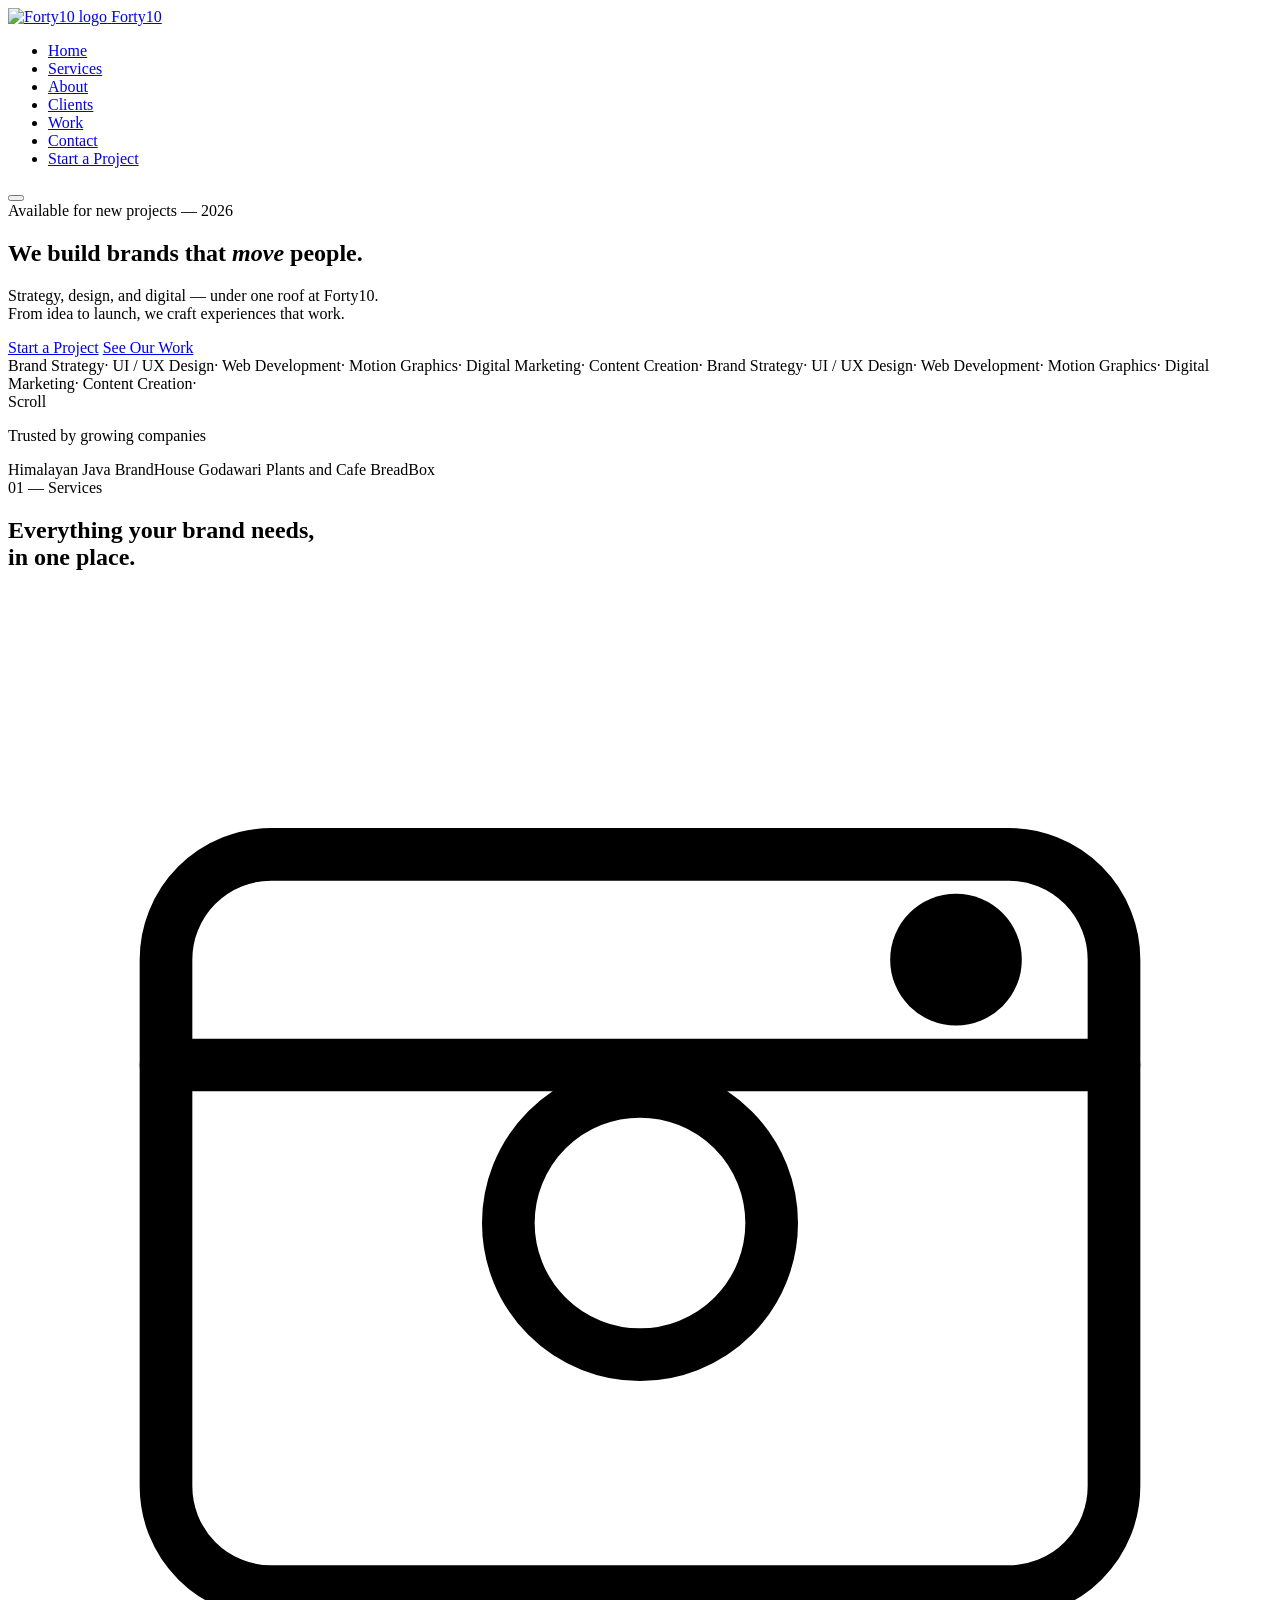
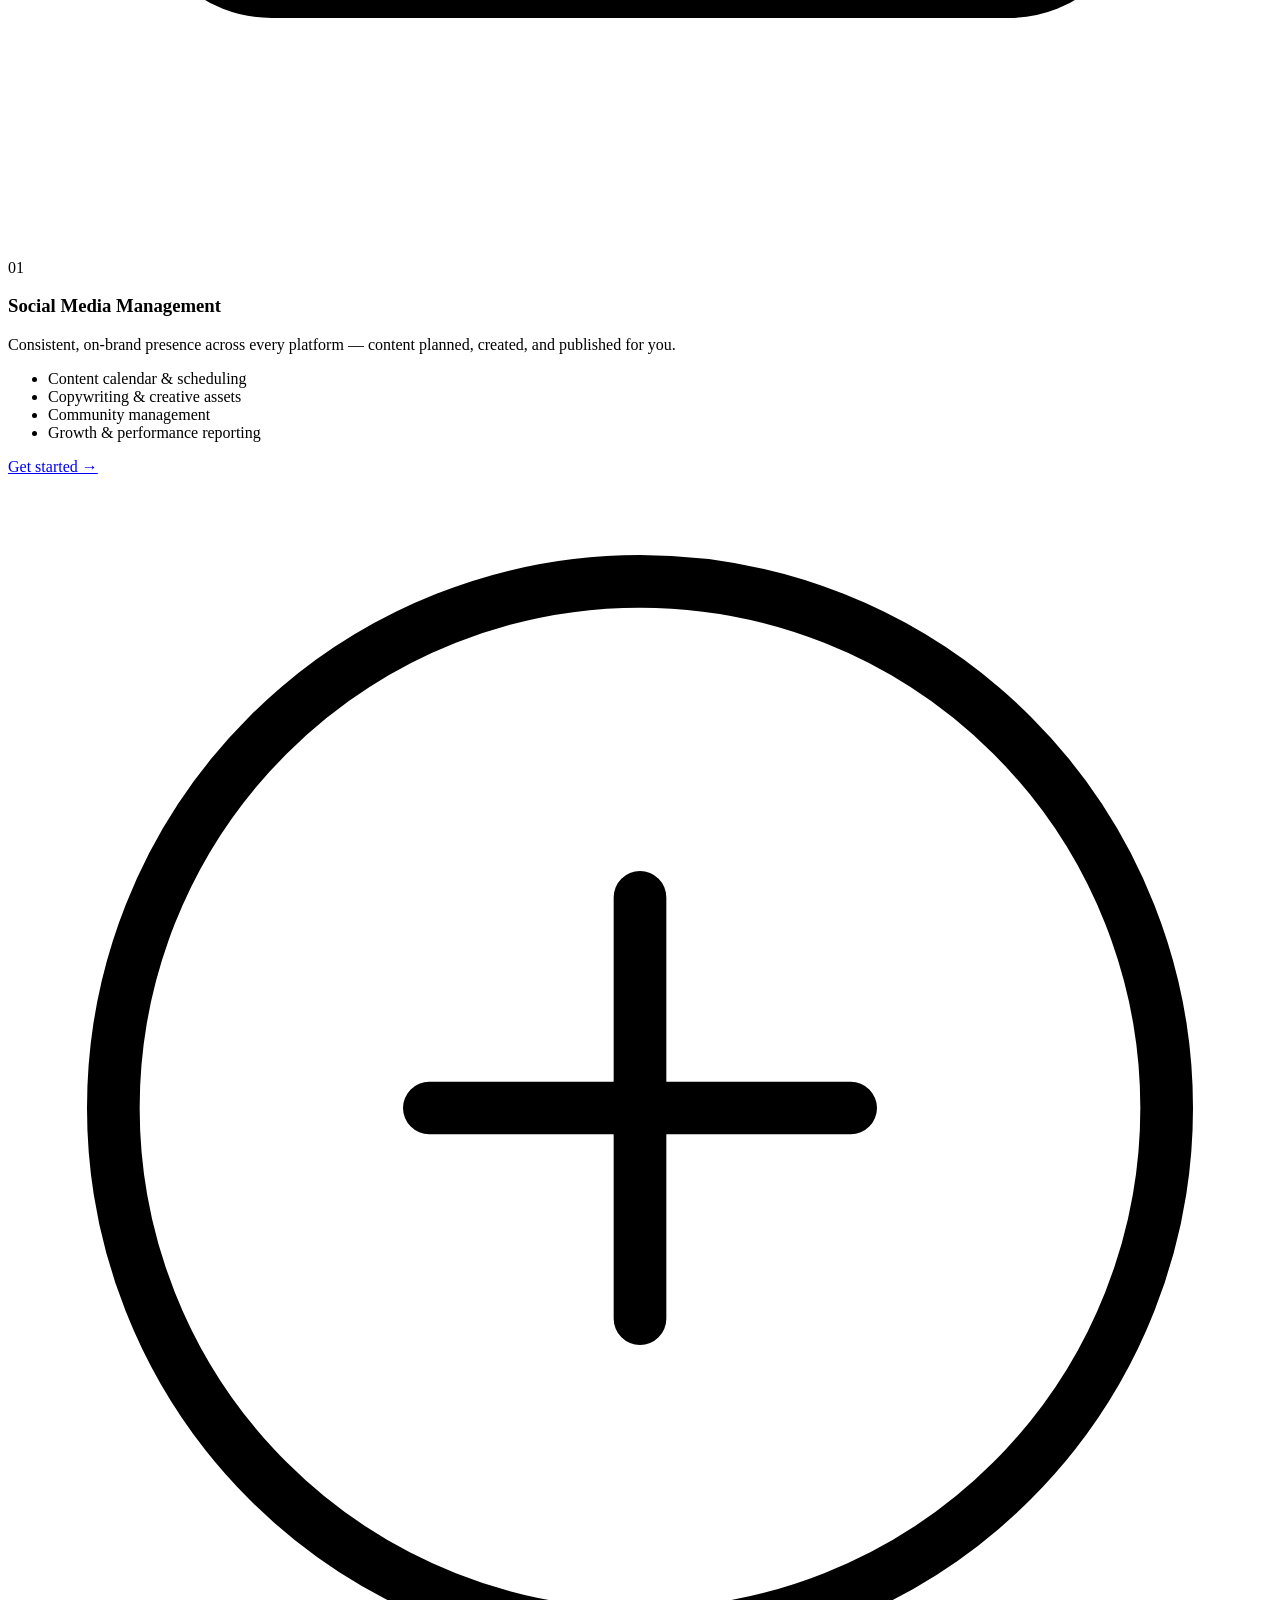
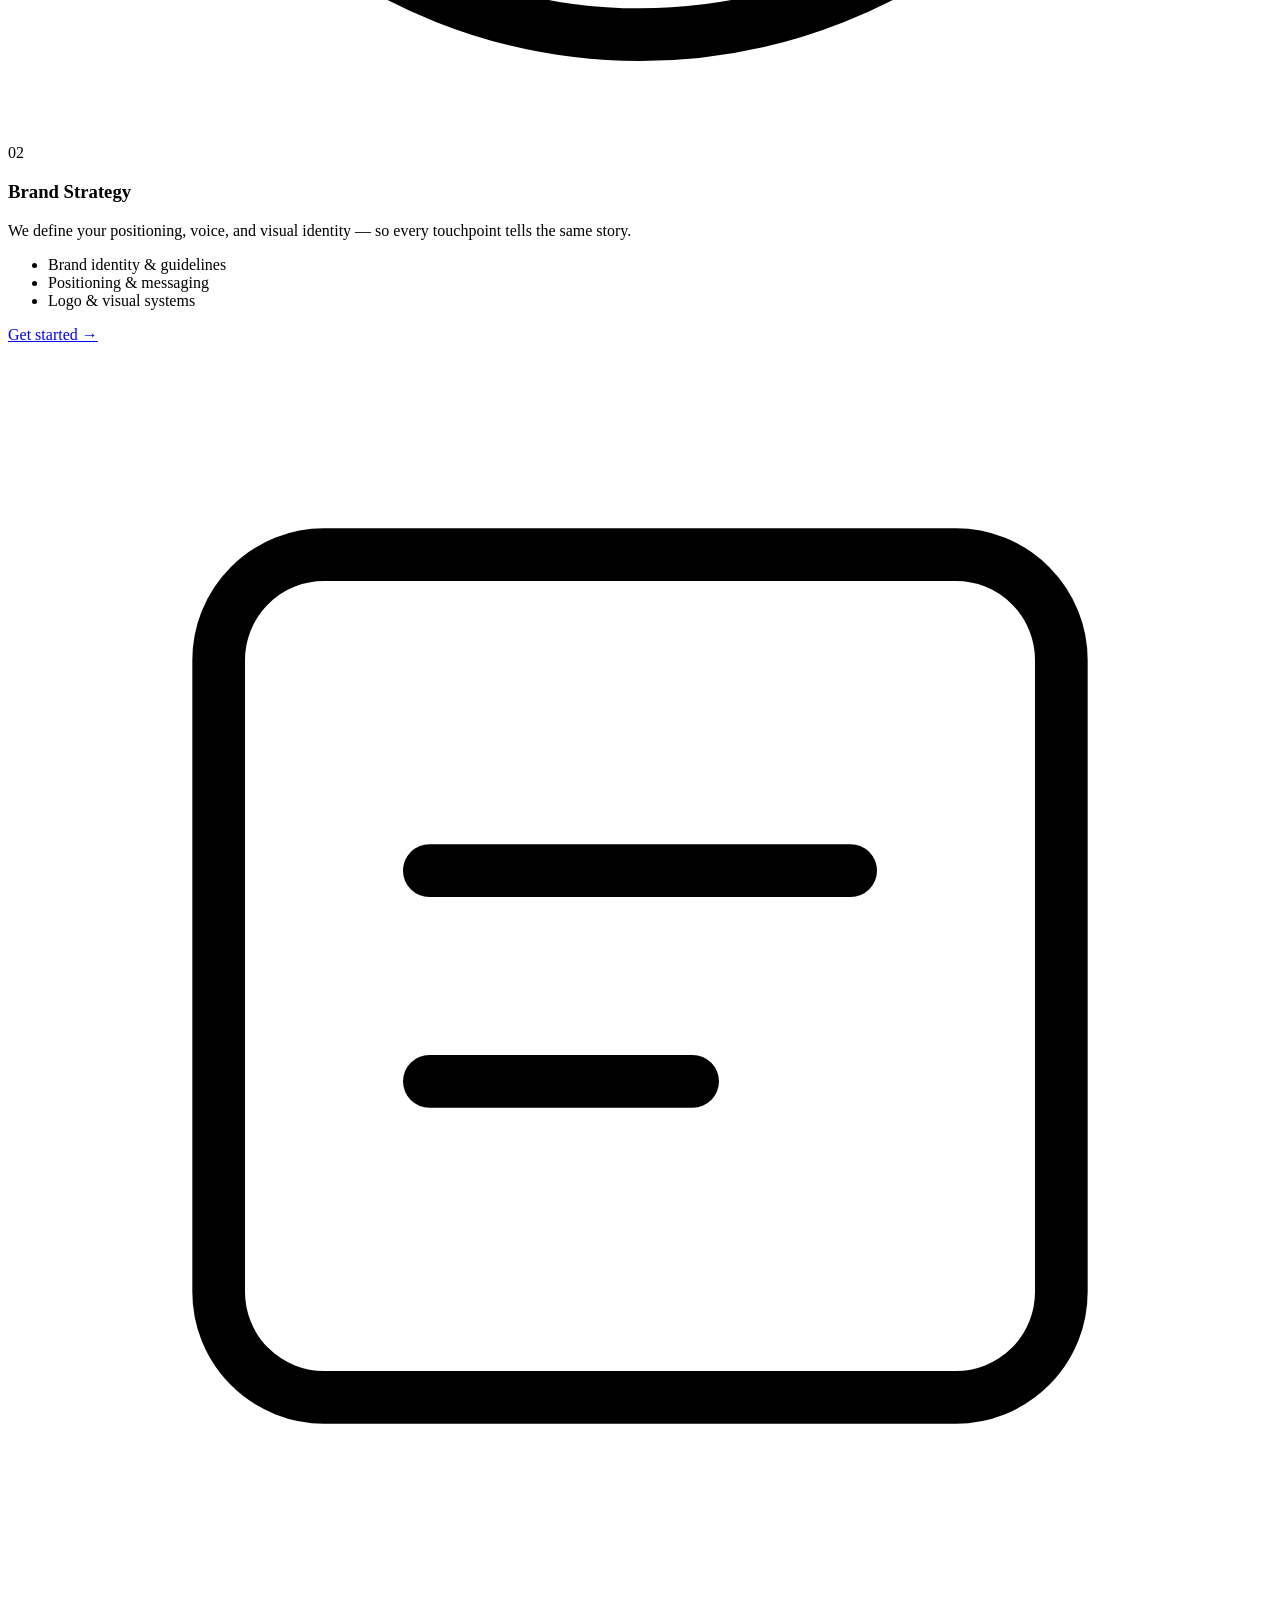
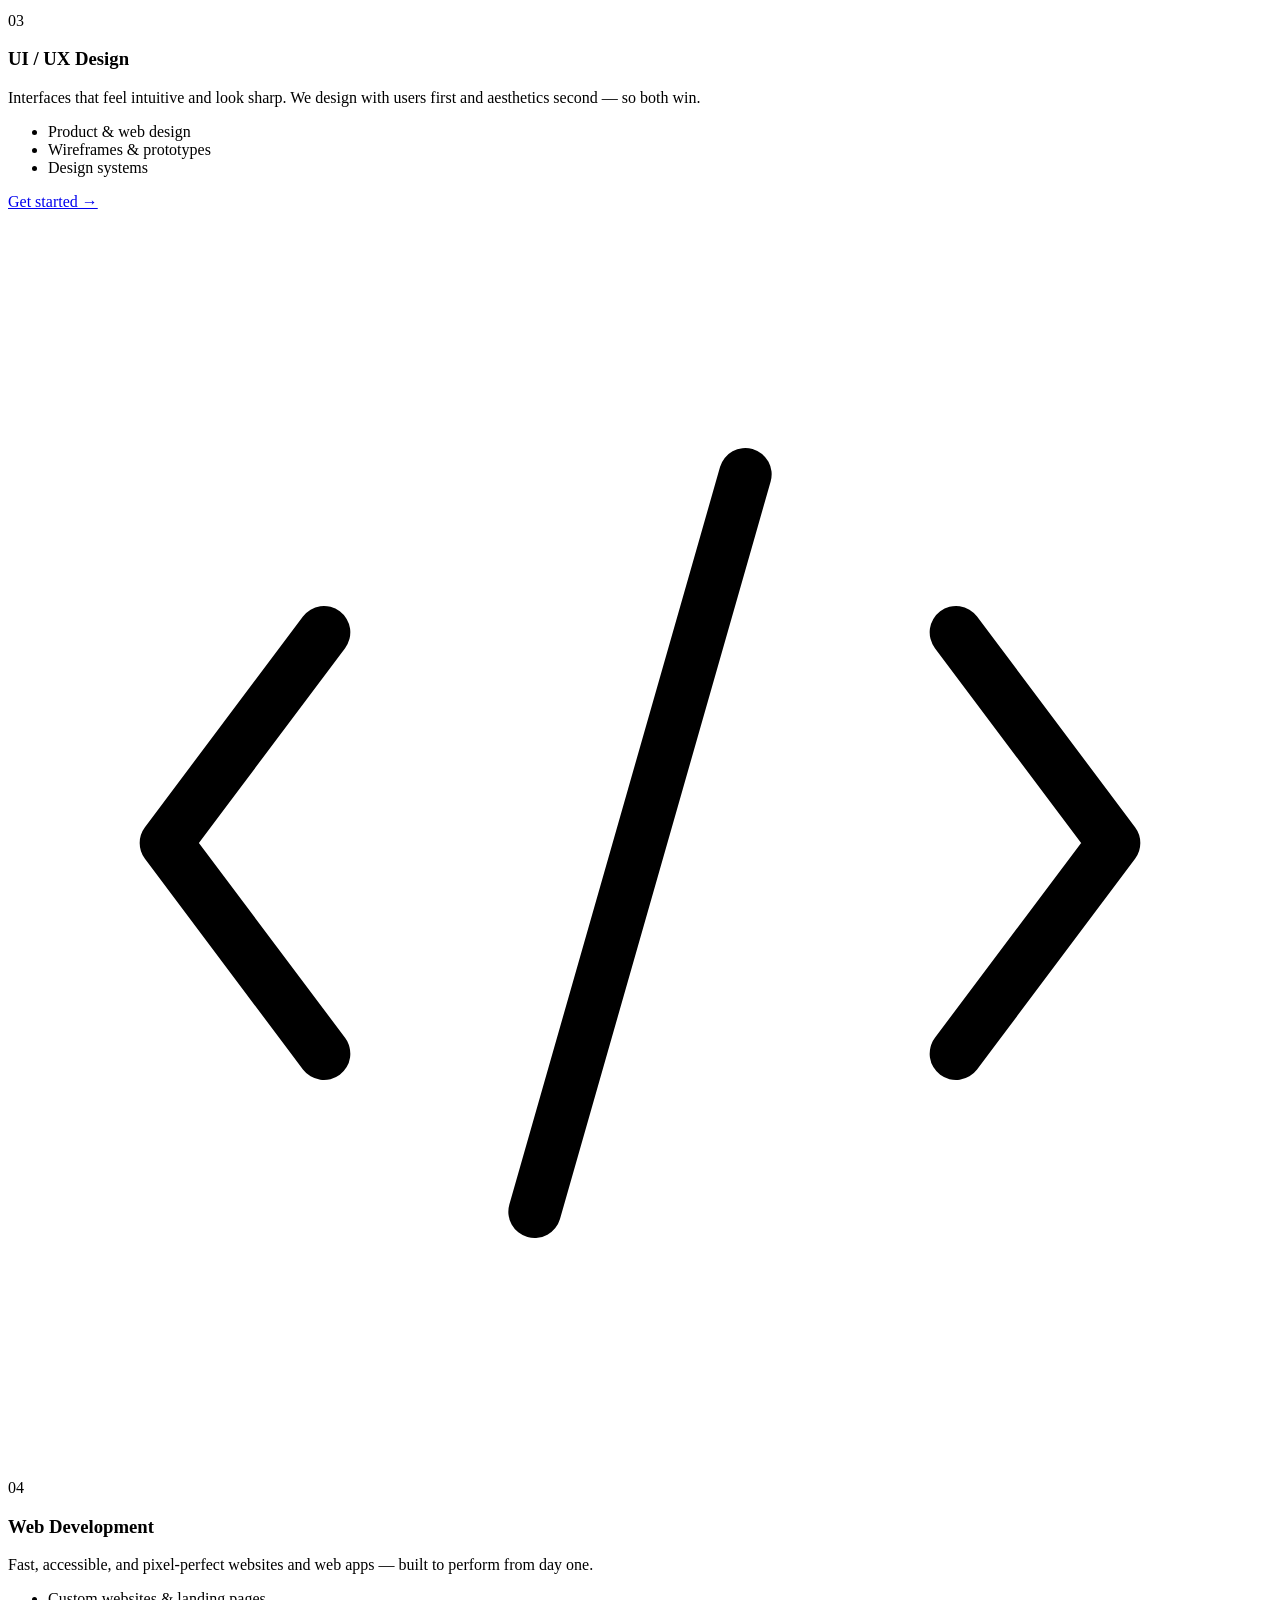
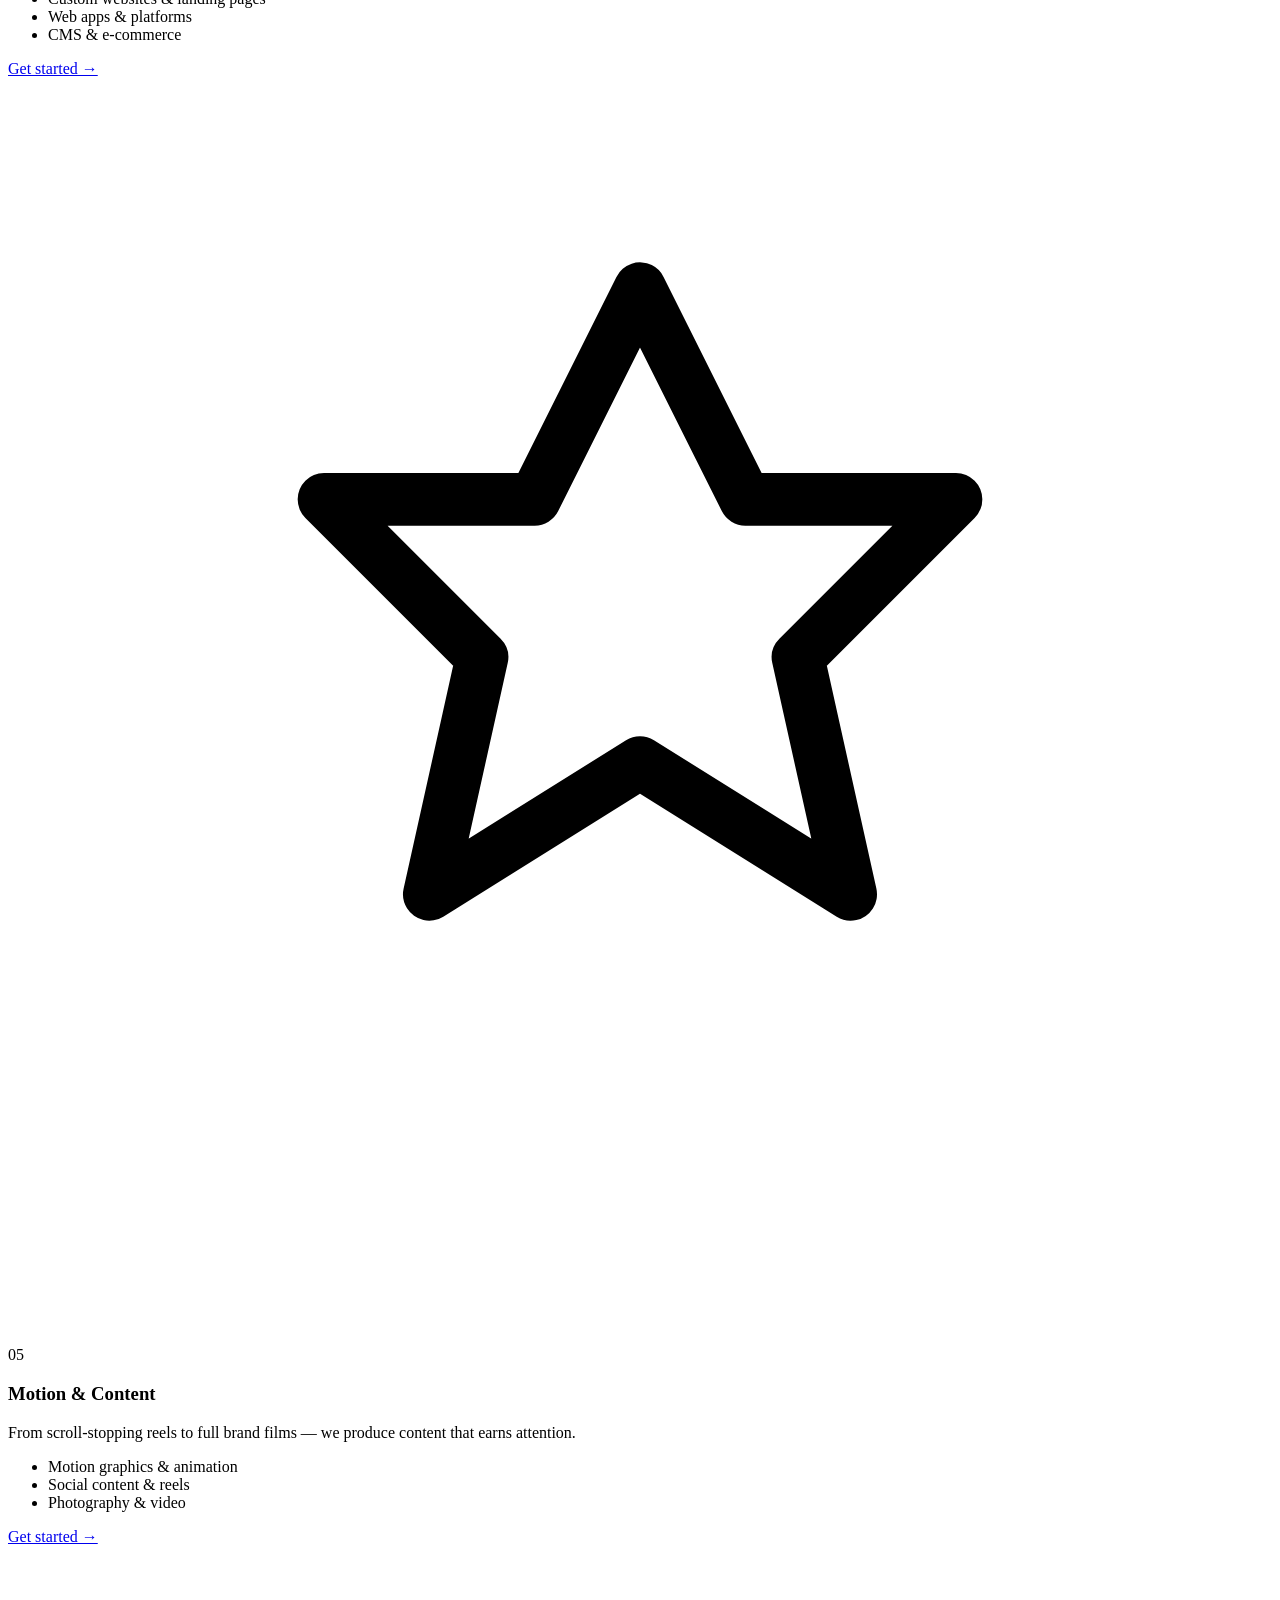
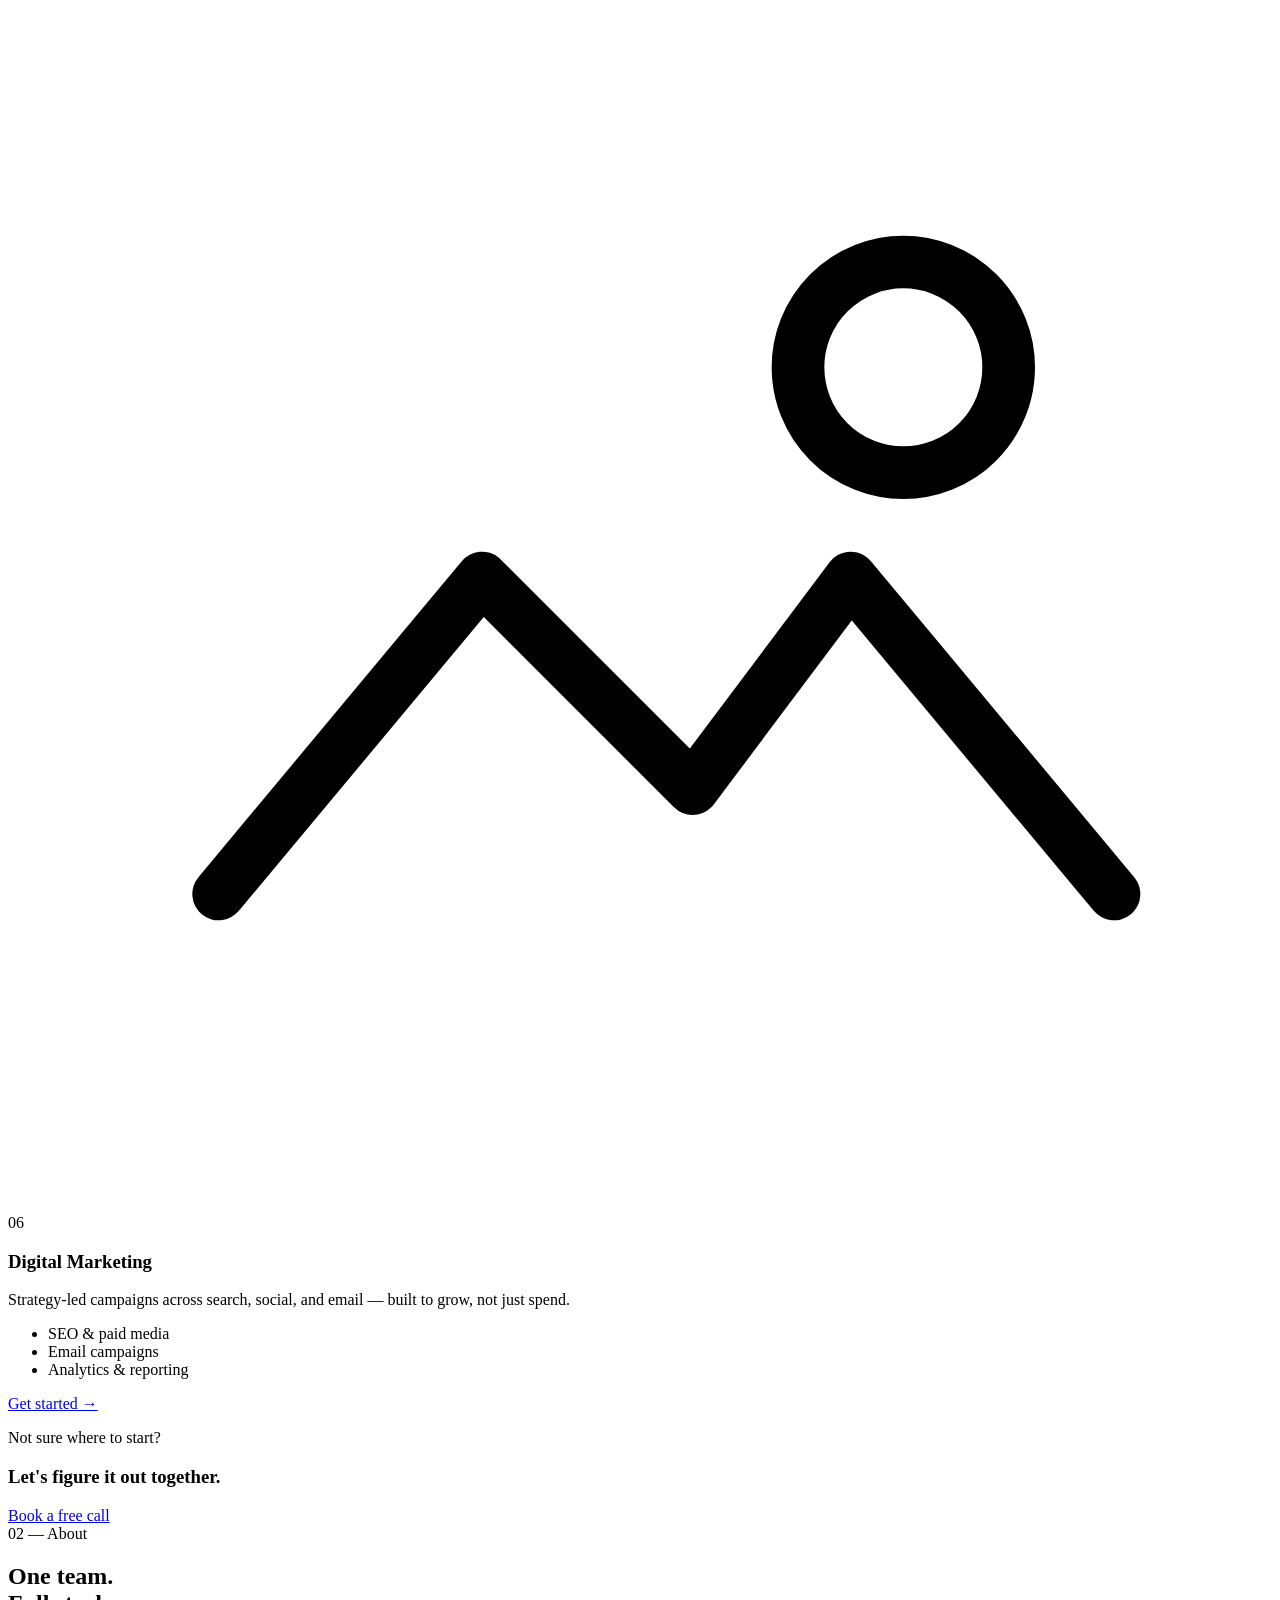
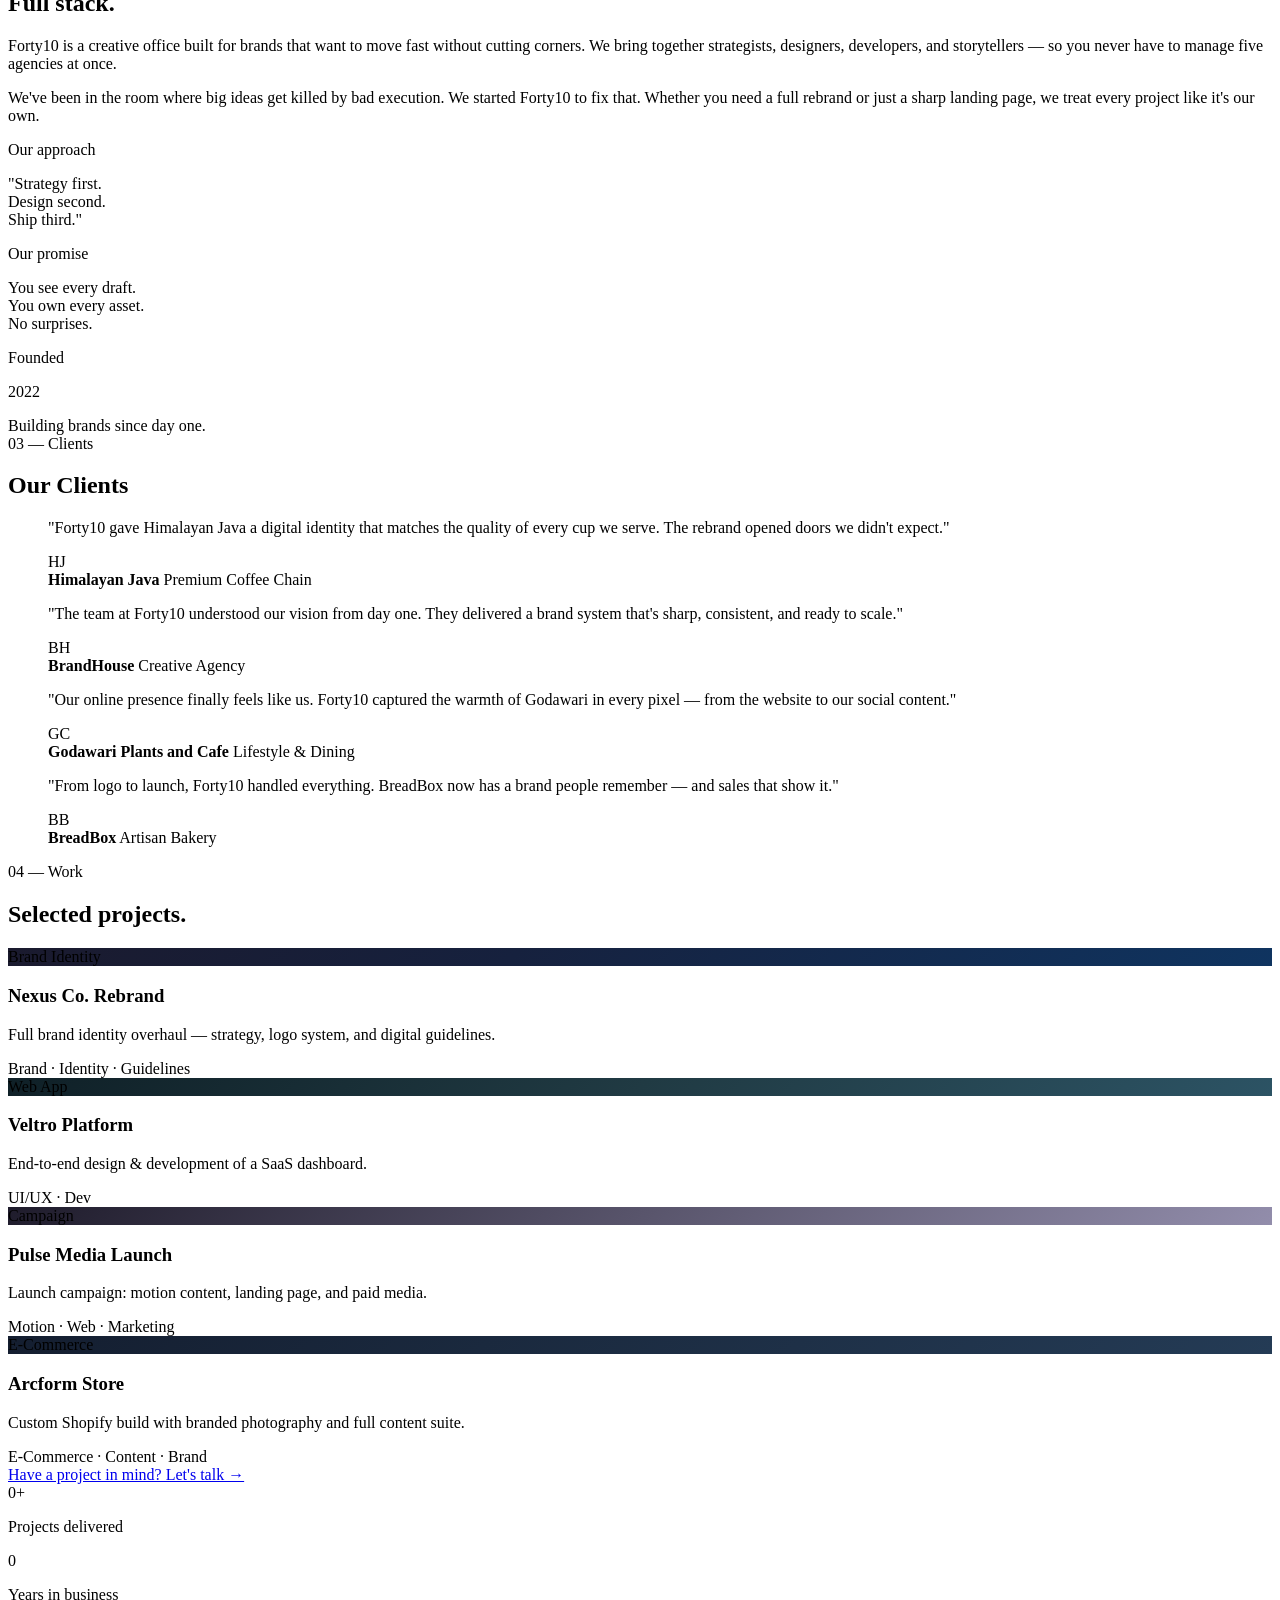
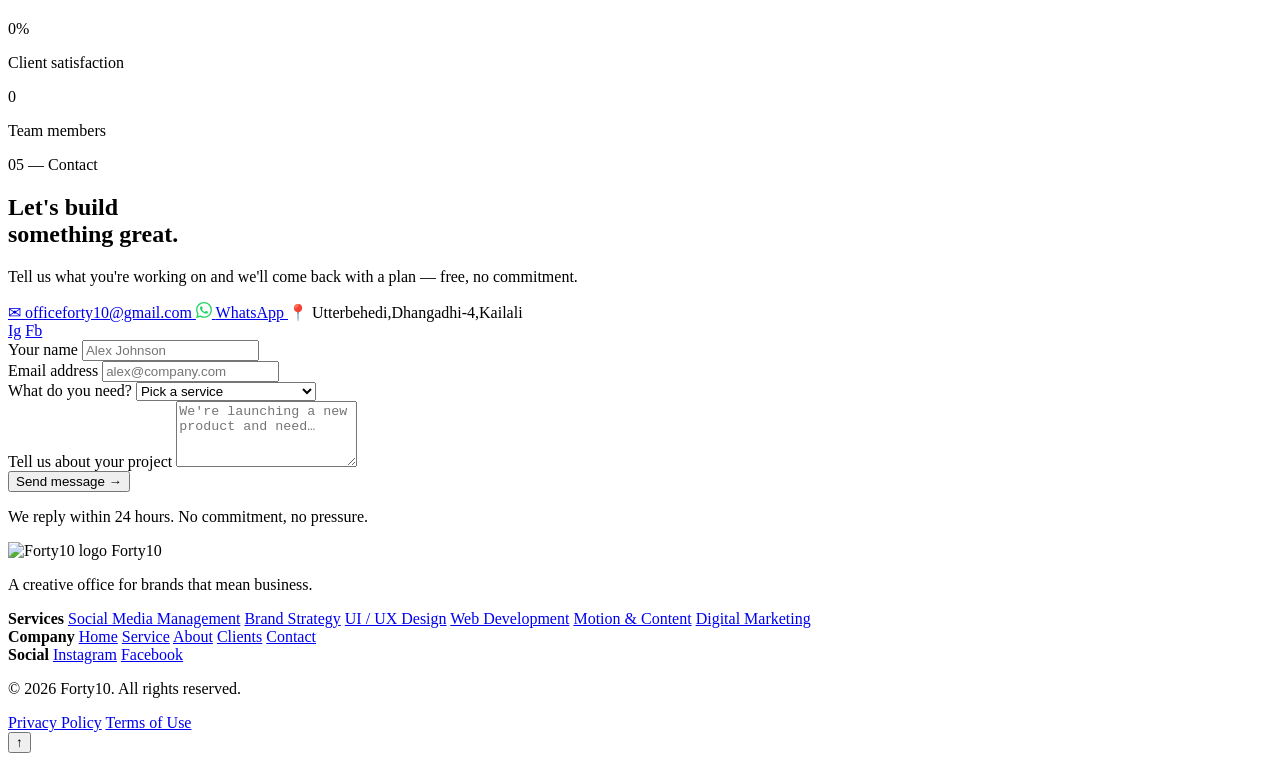
==== assets/index.html @ 0e4ec2e2 "initial commit" ====
<!DOCTYPE html>
<html lang="en">
<head>
  <meta charset="UTF-8" />
  <meta name="viewport" content="width=device-width, initial-scale=1.0" />
  <meta name="description" content="Forty10 — A full-service creative office delivering strategy, design, and digital solutions." />
  <meta name="theme-color" content="#0a0a0a" />
  <meta property="og:type" content="website" />
  <meta property="og:title" content="Forty10 — Creative Office" />
  <meta property="og:description" content="Strategy, design, and digital — under one roof. From idea to launch, we craft experiences that work." />
  <meta property="og:url" content="https://forty10.co" />
  <meta name="twitter:card" content="summary_large_image" />
  <meta name="twitter:title" content="Forty10 — Creative Office" />
  <meta name="twitter:description" content="Strategy, design, and digital — under one roof. From idea to launch, we craft experiences that work." />
  <title>Forty10 — Arts,Events&Entertainment</title>
  <link rel="preconnect" href="https://fonts.googleapis.com" />
  <link rel="preconnect" href="https://fonts.gstatic.com" crossorigin />
  <link href="https://fonts.googleapis.com/css2?family=Inter:wght@300;400;500;600;700;900&family=Space+Grotesk:wght@400;500;600;700&display=swap" rel="stylesheet" />
  <link rel="stylesheet" href="assets/css/styles.css" />
</head>
<body>

  <!-- =========== NAVIGATION =========== -->
  <nav class="nav" id="nav">
    <div class="nav__inner">
      <a href="#" class="nav__logo" aria-label="Forty10 Home">
        <span class="logo-mark"><img src="assets/images/forty10.png" alt="Forty10 logo"></span>
        <span class="logo-text">Forty10</span>
      </a>

      <ul class="nav__links" id="navLinks" role="list">
        <li><a href="#hero" class="nav__link">Home</a></li>
        <li><a href="#services" class="nav__link">Services</a></li>
        <li><a href="#about" class="nav__link">About</a></li>
        <li><a href="#clients" class="nav__link">Clients</a></li>
        <li><a href="#work" class="nav__link">Work</a></li>
        <li><a href="#contact" class="nav__link">Contact</a></li>
        <li><a href="#contact" class="nav__link nav__link--cta">Start a Project</a></li>
      </ul>

      <button class="nav__toggle" id="navToggle" aria-label="Toggle menu" aria-expanded="false">
        <span></span>
        <span></span>
        <span></span>
      </button>
    </div>
  </nav>

  <main>

    <!-- =========== HERO =========== -->
    <section class="hero" id="hero">
      <div class="hero__bg">
        <div class="hero__grid"></div>
        <div class="hero__glow hero__glow--1"></div>
        <div class="hero__glow hero__glow--2"></div>
      </div>

      <div class="hero__inner container">
        <div class="hero__badge reveal">
          <span class="badge-dot"></span>
          <span>Available for new projects — 2026</span>
        </div>

        <h1 class="hero__headline reveal">
          <span class="line">We build brands</span>
          <span class="line">that <em>move</em> people.</span>
        </h1>

        <p class="hero__sub reveal">
          Strategy, design, and digital — under one roof at Forty10.<br />
          From idea to launch, we craft experiences that work.
        </p>

        <div class="hero__actions reveal">
          <a href="#contact" class="btn btn--primary">Start a Project</a>
          <a href="#work" class="btn btn--ghost">See Our Work</a>
        </div>

      </div><!-- end hero__inner -->

      <div class="hero__marquee" aria-hidden="true">
        <div class="marquee__track">
          <span>Brand Strategy</span><span class="sep">·</span>
          <span>UI / UX Design</span><span class="sep">·</span>
          <span>Web Development</span><span class="sep">·</span>
          <span>Motion Graphics</span><span class="sep">·</span>
          <span>Digital Marketing</span><span class="sep">·</span>
          <span>Content Creation</span><span class="sep">·</span>
          <span>Brand Strategy</span><span class="sep">·</span>
          <span>UI / UX Design</span><span class="sep">·</span>
          <span>Web Development</span><span class="sep">·</span>
          <span>Motion Graphics</span><span class="sep">·</span>
          <span>Digital Marketing</span><span class="sep">·</span>
          <span>Content Creation</span><span class="sep">·</span>
        </div>
      </div>

      <div class="hero__scroll-hint" aria-hidden="true">
        <span>Scroll</span>
        <div class="scroll-line"></div>
      </div>
    </section>

   
    <section class="clients" id="" aria-label="Trusted by">
      <div class="container">
        <p class="clients__label reveal">Trusted by growing companies</p>
        <div class="clients__logos reveal">
          <span class="client-name">Himalayan Java</span>
          <span class="client-name">BrandHouse</span>
          <span class="client-name">Godawari Plants and Cafe</span>
          <span class="client-name">BreadBox</span>
        </div>
      </div>
    </section>

    <!-- =========== SERVICES =========== -->
    <section class="services" id="services">
      <div class="container">
        <div class="section-header reveal">
          <span class="section-tag">01 — Services</span>
          <h2 class="section-title">Everything your brand needs,<br />in one place.</h2>
        </div>

        <div class="services__grid">
          <article class="service-card reveal" tabindex="0">
            <div class="service-card__icon">
              <svg viewBox="0 0 48 48" fill="none" aria-hidden="true"><rect x="6" y="10" width="36" height="28" rx="4" stroke="currentColor" stroke-width="2"/><circle cx="24" cy="24" r="5" stroke="currentColor" stroke-width="2"/><path d="M6 18h36" stroke="currentColor" stroke-width="2" stroke-linecap="round"/><circle cx="36" cy="14" r="2.5" fill="currentColor"/></svg>
            </div>
            <span class="service-card__num">01</span>
            <h3 class="service-card__title">Social Media Management</h3>
            <p class="service-card__desc">Consistent, on-brand presence across every platform — content planned, created, and published for you.</p>
            <ul class="service-card__list">
              <li>Content calendar &amp; scheduling</li>
              <li>Copywriting &amp; creative assets</li>
              <li>Community management</li>
              <li>Growth &amp; performance reporting</li>
            </ul>
            <a href="#contact" class="service-card__link">Get started →</a>
          </article>

          <article class="service-card reveal" tabindex="0">
            <div class="service-card__icon">
              <svg viewBox="0 0 48 48" fill="none" aria-hidden="true"><circle cx="24" cy="24" r="20" stroke="currentColor" stroke-width="2"/><path d="M16 24h16M24 16v16" stroke="currentColor" stroke-width="2" stroke-linecap="round"/></svg>
            </div>
            <span class="service-card__num">02</span>
            <h3 class="service-card__title">Brand Strategy</h3>
            <p class="service-card__desc">We define your positioning, voice, and visual identity — so every touchpoint tells the same story.</p>
            <ul class="service-card__list">
              <li>Brand identity &amp; guidelines</li>
              <li>Positioning &amp; messaging</li>
              <li>Logo &amp; visual systems</li>
            </ul>
            <a href="#contact" class="service-card__link">Get started →</a>
          </article>

          <article class="service-card reveal" tabindex="0">
            <div class="service-card__icon">
              <svg viewBox="0 0 48 48" fill="none" aria-hidden="true"><rect x="8" y="8" width="32" height="32" rx="4" stroke="currentColor" stroke-width="2"/><path d="M16 20h16M16 28h10" stroke="currentColor" stroke-width="2" stroke-linecap="round"/></svg>
            </div>
            <span class="service-card__num">03</span>
            <h3 class="service-card__title">UI / UX Design</h3>
            <p class="service-card__desc">Interfaces that feel intuitive and look sharp. We design with users first and aesthetics second — so both win.</p>
            <ul class="service-card__list">
              <li>Product &amp; web design</li>
              <li>Wireframes &amp; prototypes</li>
              <li>Design systems</li>
            </ul>
            <a href="#contact" class="service-card__link">Get started →</a>
          </article>

          <article class="service-card reveal" tabindex="0">
            <div class="service-card__icon">
              <svg viewBox="0 0 48 48" fill="none" aria-hidden="true"><polyline points="12,16 6,24 12,32" stroke="currentColor" stroke-width="2" stroke-linecap="round" stroke-linejoin="round"/><polyline points="36,16 42,24 36,32" stroke="currentColor" stroke-width="2" stroke-linecap="round" stroke-linejoin="round"/><line x1="28" y1="10" x2="20" y2="38" stroke="currentColor" stroke-width="2" stroke-linecap="round"/></svg>
            </div>
            <span class="service-card__num">04</span>
            <h3 class="service-card__title">Web Development</h3>
            <p class="service-card__desc">Fast, accessible, and pixel-perfect websites and web apps — built to perform from day one.</p>
            <ul class="service-card__list">
              <li>Custom websites &amp; landing pages</li>
              <li>Web apps &amp; platforms</li>
              <li>CMS &amp; e-commerce</li>
            </ul>
            <a href="#contact" class="service-card__link">Get started →</a>
          </article>

          <article class="service-card reveal" tabindex="0">
            <div class="service-card__icon">
              <svg viewBox="0 0 48 48" fill="none" aria-hidden="true"><path d="M24 8l4 8h8l-6 6 2 9-8-5-8 5 2-9-6-6h8z" stroke="currentColor" stroke-width="2" stroke-linejoin="round"/></svg>
            </div>
            <span class="service-card__num">05</span>
            <h3 class="service-card__title">Motion &amp; Content</h3>
            <p class="service-card__desc">From scroll-stopping reels to full brand films — we produce content that earns attention.</p>
            <ul class="service-card__list">
              <li>Motion graphics &amp; animation</li>
              <li>Social content &amp; reels</li>
              <li>Photography &amp; video</li>
            </ul>
            <a href="#contact" class="service-card__link">Get started →</a>
          </article>

          <article class="service-card reveal" tabindex="0">
            <div class="service-card__icon">
              <svg viewBox="0 0 48 48" fill="none" aria-hidden="true"><path d="M8 36l10-12 8 8 6-8 10 12" stroke="currentColor" stroke-width="2" stroke-linecap="round" stroke-linejoin="round"/><circle cx="34" cy="16" r="4" stroke="currentColor" stroke-width="2"/></svg>
            </div>
            <span class="service-card__num">06</span>
            <h3 class="service-card__title">Digital Marketing</h3>
            <p class="service-card__desc">Strategy-led campaigns across search, social, and email — built to grow, not just spend.</p>
            <ul class="service-card__list">
              <li>SEO &amp; paid media</li>
              <li>Email campaigns</li>
              <li>Analytics &amp; reporting</li>
            </ul>
            <a href="#contact" class="service-card__link">Get started →</a>
          </article>

          

          <article class="service-card service-card--cta reveal" tabindex="0">
            <div class="service-card__cta-inner">
              <p class="service-card__cta-label">Not sure where to start?</p>
              <h3 class="service-card__cta-title">Let's figure it out together.</h3>
              <a href="#contact" class="btn btn--primary">Book a free call</a>
            </div>
          </article>

        </div>
      </div>
    </section>

    <!-- =========== ABOUT =========== -->
    <section class="about" id="about">
      <div class="container">
        <div class="about__inner">
          <div class="about__left reveal">
            <span class="section-tag">02 — About</span>
            <h2 class="section-title">One team.<br />Full stack.</h2>
            <p class="about__body">
              Forty10 is a creative office built for brands that want to move fast without cutting corners. We bring together strategists, designers, developers, and storytellers — so you never have to manage five agencies at once.
            </p>
            <p class="about__body">
              We've been in the room where big ideas get killed by bad execution. We started Forty10 to fix that. Whether you need a full rebrand or just a sharp landing page, we treat every project like it's our own.
            </p>
            
          </div>

          <div class="about__right reveal">
            <div class="about__card-stack">
              <div class="about__card about__card--1">
                <div class="about__card-inner">
                  <span class="about__card-label">Our approach</span>
                  <p>"Strategy first.<br />Design second.<br />Ship third."</p>
                </div>
              </div>
              <div class="about__card about__card--2">
                <div class="about__card-inner">
                  <span class="about__card-label">Our promise</span>
                  <p>You see every draft.<br />You own every asset.<br />No surprises.</p>
                </div>
              </div>
              <div class="about__card about__card--3">
                <div class="about__card-inner">
                  <span class="about__card-label">Founded</span>
                  <p class="about__card-big">2022</p>
                  <span>Building brands since day one.</span>
                </div>
              </div>
            </div>
          </div>
        </div>
      </div>
    </section>
<!-- =========== CLIENTS =========== -->
    <section class="clients" id="clients">
      <div class="container">
        <div class="section-header reveal">
          <span class="section-tag">03 — Clients</span>
          <h2 class="section-title">Our Clients</h2>
        </div>

        <div class="testimonials__grid">

          <blockquote class="testi-card reveal">
            <p class="testi-card__quote">"Forty10 gave Himalayan Java a digital identity that matches the quality of every cup we serve. The rebrand opened doors we didn't expect."</p>
            <footer class="testi-card__author">
              <div class="testi-card__avatar" aria-hidden="true">HJ</div>
              <div>
                <strong>Himalayan Java</strong>
                <span>Premium Coffee Chain</span>
              </div>
            </footer>
          </blockquote>

          <blockquote class="testi-card reveal">
            <p class="testi-card__quote">"The team at Forty10 understood our vision from day one. They delivered a brand system that's sharp, consistent, and ready to scale."</p>
            <footer class="testi-card__author">
              <div class="testi-card__avatar" aria-hidden="true">BH</div>
              <div>
                <strong>BrandHouse</strong>
                <span>Creative Agency</span>
              </div>
            </footer>
          </blockquote>

          <blockquote class="testi-card reveal">
            <p class="testi-card__quote">"Our online presence finally feels like us. Forty10 captured the warmth of Godawari in every pixel — from the website to our social content."</p>
            <footer class="testi-card__author">
              <div class="testi-card__avatar" aria-hidden="true">GC</div>
              <div>
                <strong>Godawari Plants and Cafe</strong>
                <span>Lifestyle &amp; Dining</span>
              </div>
            </footer>
          </blockquote>

          <blockquote class="testi-card reveal">
            <p class="testi-card__quote">"From logo to launch, Forty10 handled everything. BreadBox now has a brand people remember — and sales that show it."</p>
            <footer class="testi-card__author">
              <div class="testi-card__avatar" aria-hidden="true">BB</div>
              <div>
                <strong>BreadBox</strong>
                <span>Artisan Bakery</span>
              </div>
            </footer>
          </blockquote>

        </div>
      </div>
    </section>



    <!-- =========== WORK / PORTFOLIO =========== -->
    <section class="work" id="work">
      <div class="container">
        <div class="section-header reveal">
          <span class="section-tag">04 — Work</span>
          <h2 class="section-title">Selected projects.</h2>
        </div>

        <div class="work__grid">

          <article class="work-card work-card--featured reveal" tabindex="0">
            <div class="work-card__img" style="background: linear-gradient(135deg,#1a1a2e 0%,#16213e 40%,#0f3460 100%)">
              <div class="work-card__placeholder">
                <span>Brand Identity</span>
              </div>
            </div>
            <div class="work-card__info">
              <div>
                <h3 class="work-card__title">Nexus Co. Rebrand</h3>
                <p class="work-card__desc">Full brand identity overhaul — strategy, logo system, and digital guidelines.</p>
              </div>
              <span class="work-card__tags">Brand · Identity · Guidelines</span>
            </div>
          </article>

          <article class="work-card reveal" tabindex="0">
            <div class="work-card__img" style="background: linear-gradient(135deg,#0f2027 0%,#203a43 50%,#2c5364 100%)">
              <div class="work-card__placeholder">
                <span>Web App</span>
              </div>
            </div>
            <div class="work-card__info">
              <div>
                <h3 class="work-card__title">Veltro Platform</h3>
                <p class="work-card__desc">End-to-end design &amp; development of a SaaS dashboard.</p>
              </div>
              <span class="work-card__tags">UI/UX · Dev</span>
            </div>
          </article>

          <article class="work-card reveal" tabindex="0">
            <div class="work-card__img" style="background: linear-gradient(135deg,#1f1c2c 0%,#928dab 100%)">
              <div class="work-card__placeholder">
                <span>Campaign</span>
              </div>
            </div>
            <div class="work-card__info">
              <div>
                <h3 class="work-card__title">Pulse Media Launch</h3>
                <p class="work-card__desc">Launch campaign: motion content, landing page, and paid media.</p>
              </div>
              <span class="work-card__tags">Motion · Web · Marketing</span>
            </div>
          </article>

          <article class="work-card work-card--tall reveal" tabindex="0">
            <div class="work-card__img" style="background: linear-gradient(135deg,#141e30 0%,#243b55 100%)">
              <div class="work-card__placeholder">
                <span>E-Commerce</span>
              </div>
            </div>
            <div class="work-card__info">
              <div>
                <h3 class="work-card__title">Arcform Store</h3>
                <p class="work-card__desc">Custom Shopify build with branded photography and full content suite.</p>
              </div>
              <span class="work-card__tags">E-Commerce · Content · Brand</span>
            </div>
          </article>

        </div>

        <div class="work__footer reveal">
          <a href="#contact" class="btn btn--ghost">Have a project in mind? Let's talk →</a>
        </div>
      </div>
    </section>

    <!-- =========== STATS =========== -->
    <section class="stats" id="stats" aria-label="By the numbers">
      <div class="container">
        <div class="stats__grid reveal">
          <div class="stat-item">
            <span class="stat-item__num" data-target="40">0</span><span class="stat-item__plus">+</span>
            <p class="stat-item__label">Projects delivered</p>
          </div>
          <div class="stat-item">
            <span class="stat-item__num" data-target="4">0</span>
            <p class="stat-item__label">Years in business</p>
          </div>
          <div class="stat-item">
            <span class="stat-item__num" data-target="98">0</span><span class="stat-item__plus">%</span>
            <p class="stat-item__label">Client satisfaction</p>
          </div>
          <div class="stat-item">
            <span class="stat-item__num" data-target="10">0</span>
            <p class="stat-item__label">Team members</p>
          </div>
        </div>
      </div>
    </section>

  

     
    <!-- =========== CONTACT / CTA =========== -->
    <section class="contact" id="contact">
      <div class="container">
        <div class="contact__inner">
          <div class="contact__left reveal">
            <span class="section-tag">05 — Contact</span>
            <h2 class="section-title">Let's build<br />something great.</h2>
            <p class="contact__body">
              Tell us what you're working on and we'll come back with a plan — free, no commitment.
            </p>
            <div class="contact__details">
              <a href="mailto:officeforty10@gmail.com" class="contact__detail-item">
                <span class="contact__detail-icon">✉</span>
                officeforty10@gmail.com
              </a>
               <a href="https://wa.me/9761203781" class="contact__detail-item" target="_blank" rel="noopener noreferrer">
              <span class="contact__detail-icon">
                <svg viewBox="0 0 24 24" fill="currentColor" aria-hidden="true" style="width:16px;height:16px;color:#25d366;">
                  <path d="M17.472 14.382c-.297-.149-1.758-.867-2.03-.967-.273-.099-.471-.148-.67.15-.197.297-.767.966-.94 1.164-.173.199-.347.223-.644.075-.297-.15-1.255-.463-2.39-1.475-.883-.788-1.48-1.761-1.653-2.059-.173-.297-.018-.458.13-.606.134-.133.298-.347.446-.52.149-.174.198-.298.298-.497.099-.198.05-.371-.025-.52-.075-.149-.669-1.612-.916-2.207-.242-.579-.487-.5-.669-.51-.173-.008-.371-.01-.57-.01-.198 0-.52.074-.792.372-.272.297-1.04 1.016-1.04 2.479 0 1.462 1.065 2.875 1.213 3.074.149.198 2.096 3.2 5.077 4.487.709.306 1.262.489 1.694.625.712.227 1.36.195 1.871.118.571-.085 1.758-.719 2.006-1.413.248-.694.248-1.289.173-1.413-.074-.124-.272-.198-.57-.347m-5.421 7.403h-.004a9.87 9.87 0 01-5.031-1.378l-.361-.214-3.741.982.998-3.648-.235-.374a9.86 9.86 0 01-1.51-5.26c.001-5.45 4.436-9.884 9.888-9.884 2.64 0 5.122 1.03 6.988 2.898a9.825 9.825 0 012.893 6.994c-.003 5.45-4.437 9.884-9.885 9.884m8.413-18.297A11.815 11.815 0 0012.05 0C5.495 0 .16 5.335.157 11.892c0 2.096.547 4.142 1.588 5.945L.057 24l6.305-1.654a11.882 11.882 0 005.683 1.448h.005c6.554 0 11.89-5.335 11.893-11.893a11.821 11.821 0 00-3.48-8.413z"/>
                </svg>
              </span>
              WhatsApp
            </a>
              <span class="contact__detail-item">
                <span class="contact__detail-icon">📍</span>
                Utterbehedi,Dhangadhi-4,Kailali
              </span>
            </div>
           
            <div class="contact__social">
              <a href="https://www.instagram.com/forty10pvtltd?utm_source=ig_web_button_share_sheet&stkn=ZDNlZDc0MzIxNw==" class="social-link" aria-label="Instagram" target="_blank" rel="noopener noreferrer">Ig</a>
              <a href="https://www.facebook.com/FortyTen.Pvt.Ltd" class="social-link" aria-label="Facebook" target="_blank" rel="noopener noreferrer">Fb</a>
           
            </div>
          </div>

          <div class="contact__right reveal">
            <form class="contact-form" id="contactForm" novalidate>
              <div class="form-group">
                <label for="name">Your name</label>
                <input type="text" id="name" name="name" placeholder="Alex Johnson" required autocomplete="name" />
              </div>
              <div class="form-group">
                <label for="email">Email address</label>
                <input type="email" id="email" name="email" placeholder="alex@company.com" required autocomplete="email" />
              </div>
              <div class="form-group">
                <label for="service">What do you need?</label>
                <select id="service" name="service">
                  <option value="" disabled selected>Pick a service</option>
                  <option value="social">Social Media Management</option>
                  <option value="brand">Brand Strategy &amp; Identity</option>
                  <option value="design">UI / UX Design</option>
                  <option value="dev">Web Development</option>
                  <option value="motion">Motion &amp; Content</option>
                  <option value="marketing">Digital Marketing</option>
                  <option value="full">Full-service project</option>
                </select>
              </div>
              <div class="form-group">
                <label for="message">Tell us about your project</label>
                <textarea id="message" name="message" rows="4" placeholder="We're launching a new product and need…" required></textarea>
              </div>
              <button type="submit" class="btn btn--primary btn--full">Send message →</button>
              <p class="form-note">We reply within 24 hours. No commitment, no pressure.</p>
            </form>
          </div>
        </div>
      </div>
    </section>

  </main>

  <!-- =========== FOOTER =========== -->
  <footer class="footer">
    <div class="container">
      <div class="footer__top">
        <div class="footer__brand">
          <div class="footer__brand-row">
            <span class="logo-mark"><img src="assets/images/forty10.png" alt="Forty10 logo"></span>
            <span class="logo-text">Forty10</span>
          </div>
          <p class="footer__tagline">A creative office for brands that mean business.</p>
        </div>
        <nav class="footer__nav" aria-label="Footer navigation">
          <div class="footer__nav-col">
            <strong>Services</strong>
             <a href="#services">Social Media Management</a>
            <a href="#services">Brand Strategy</a>
            <a href="#services">UI / UX Design</a>
            <a href="#services">Web Development</a>
            <a href="#services">Motion &amp; Content</a>
            <a href="#services">Digital Marketing</a>
          </div>
          <div class="footer__nav-col">
            <strong>Company</strong>
             <a href="#hero">Home</a>
              <a href="#services">Service</a>
            <a href="#about">About</a>
            <a href="#clients">Clients</a>
            <a href="#contact">Contact</a>
          </div>
          <div class="footer__nav-col">
            <strong>Social</strong>
            <a href="https://www.instagram.com/forty10pvtltd?utm_source=ig_web_button_share_sheet&stkn=ZDNlZDc0MzIxNw==" target="_blank" rel="noopener noreferrer">Instagram</a>
            <a href="https://www.facebook.com/FortyTen.Pvt.Ltd" target="_blank" rel="noopener noreferrer">Facebook</a>
          
          
          </div>
        </nav>
      </div>
      <div class="footer__bottom">
        <p>© 2026 Forty10. All rights reserved.</p>
        <div class="footer__legal">
          <a href="#">Privacy Policy</a>
          <a href="#">Terms of Use</a>
        </div>
      </div>
    </div>
  </footer>

  <!-- Back to top -->
  <button class="back-to-top" id="backToTop" aria-label="Back to top">↑</button>

  <script src="assets/js/script.js"></script>
</body>
</html>
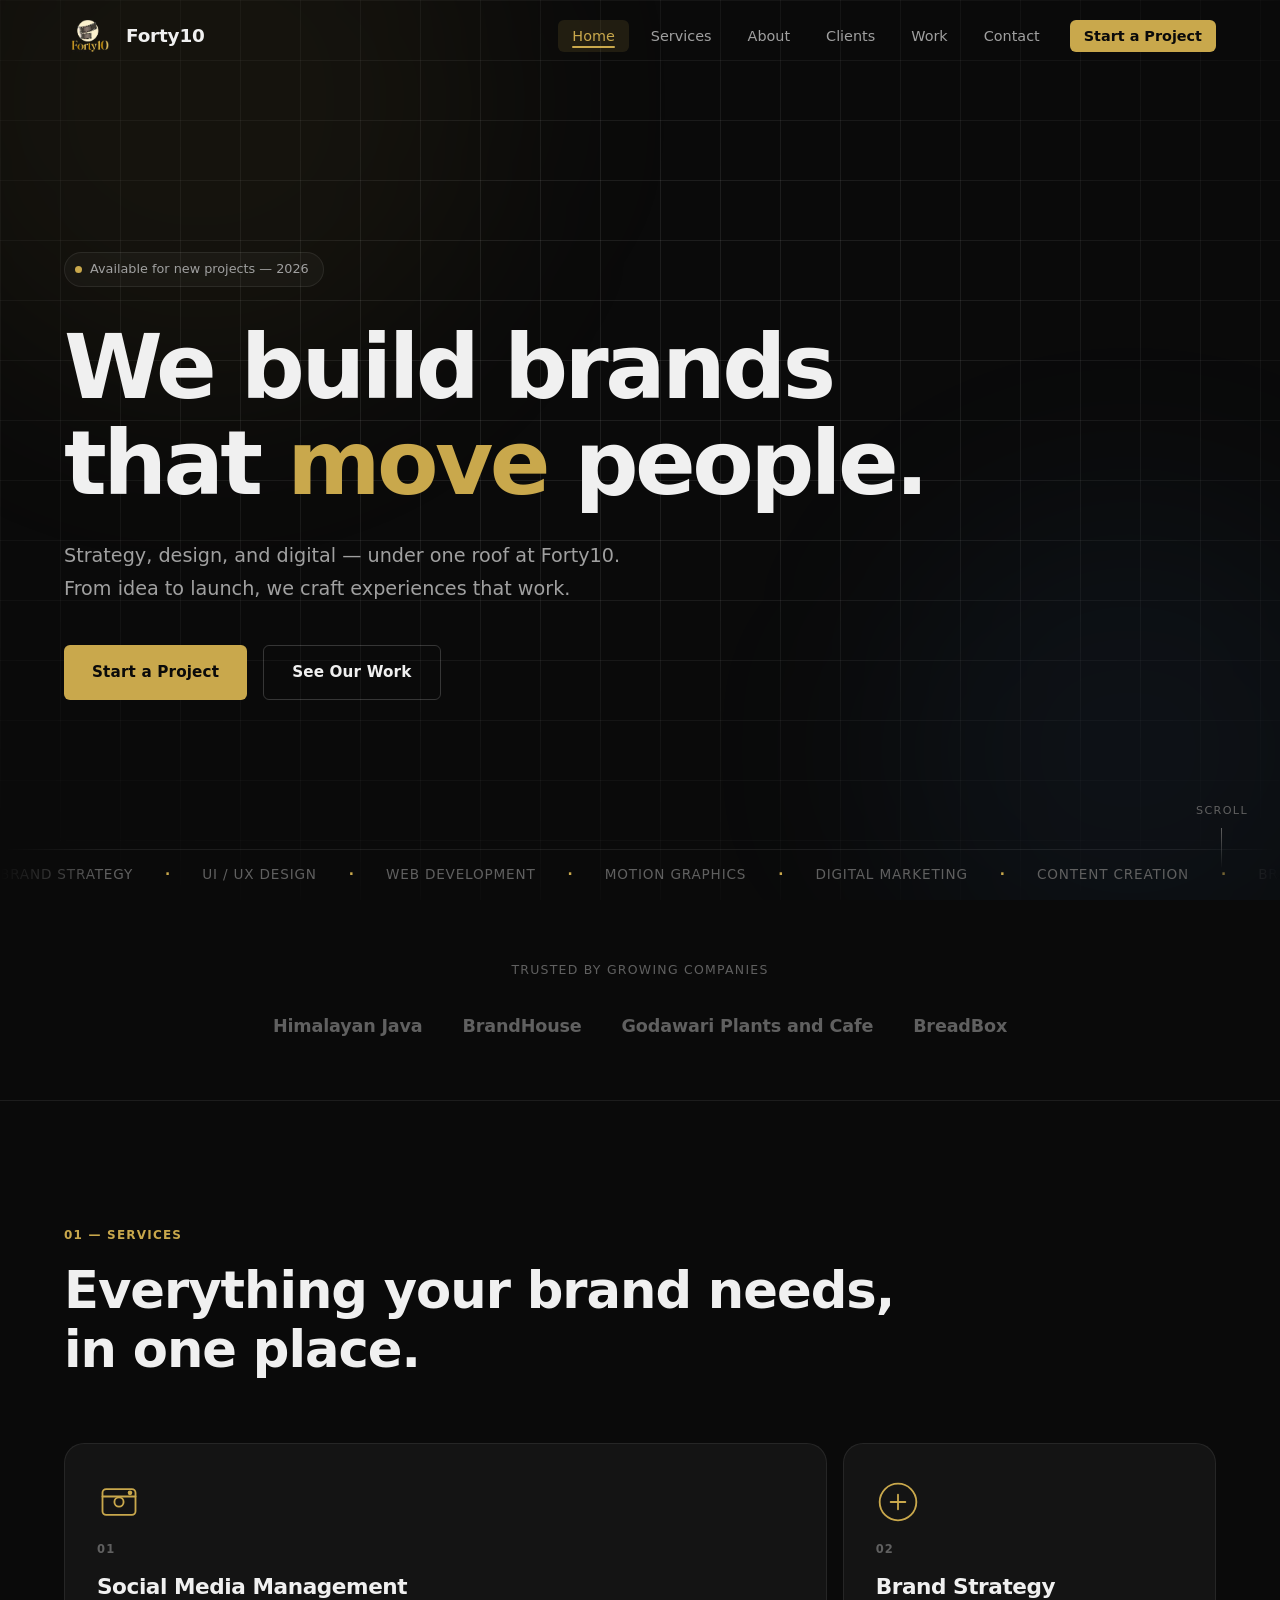
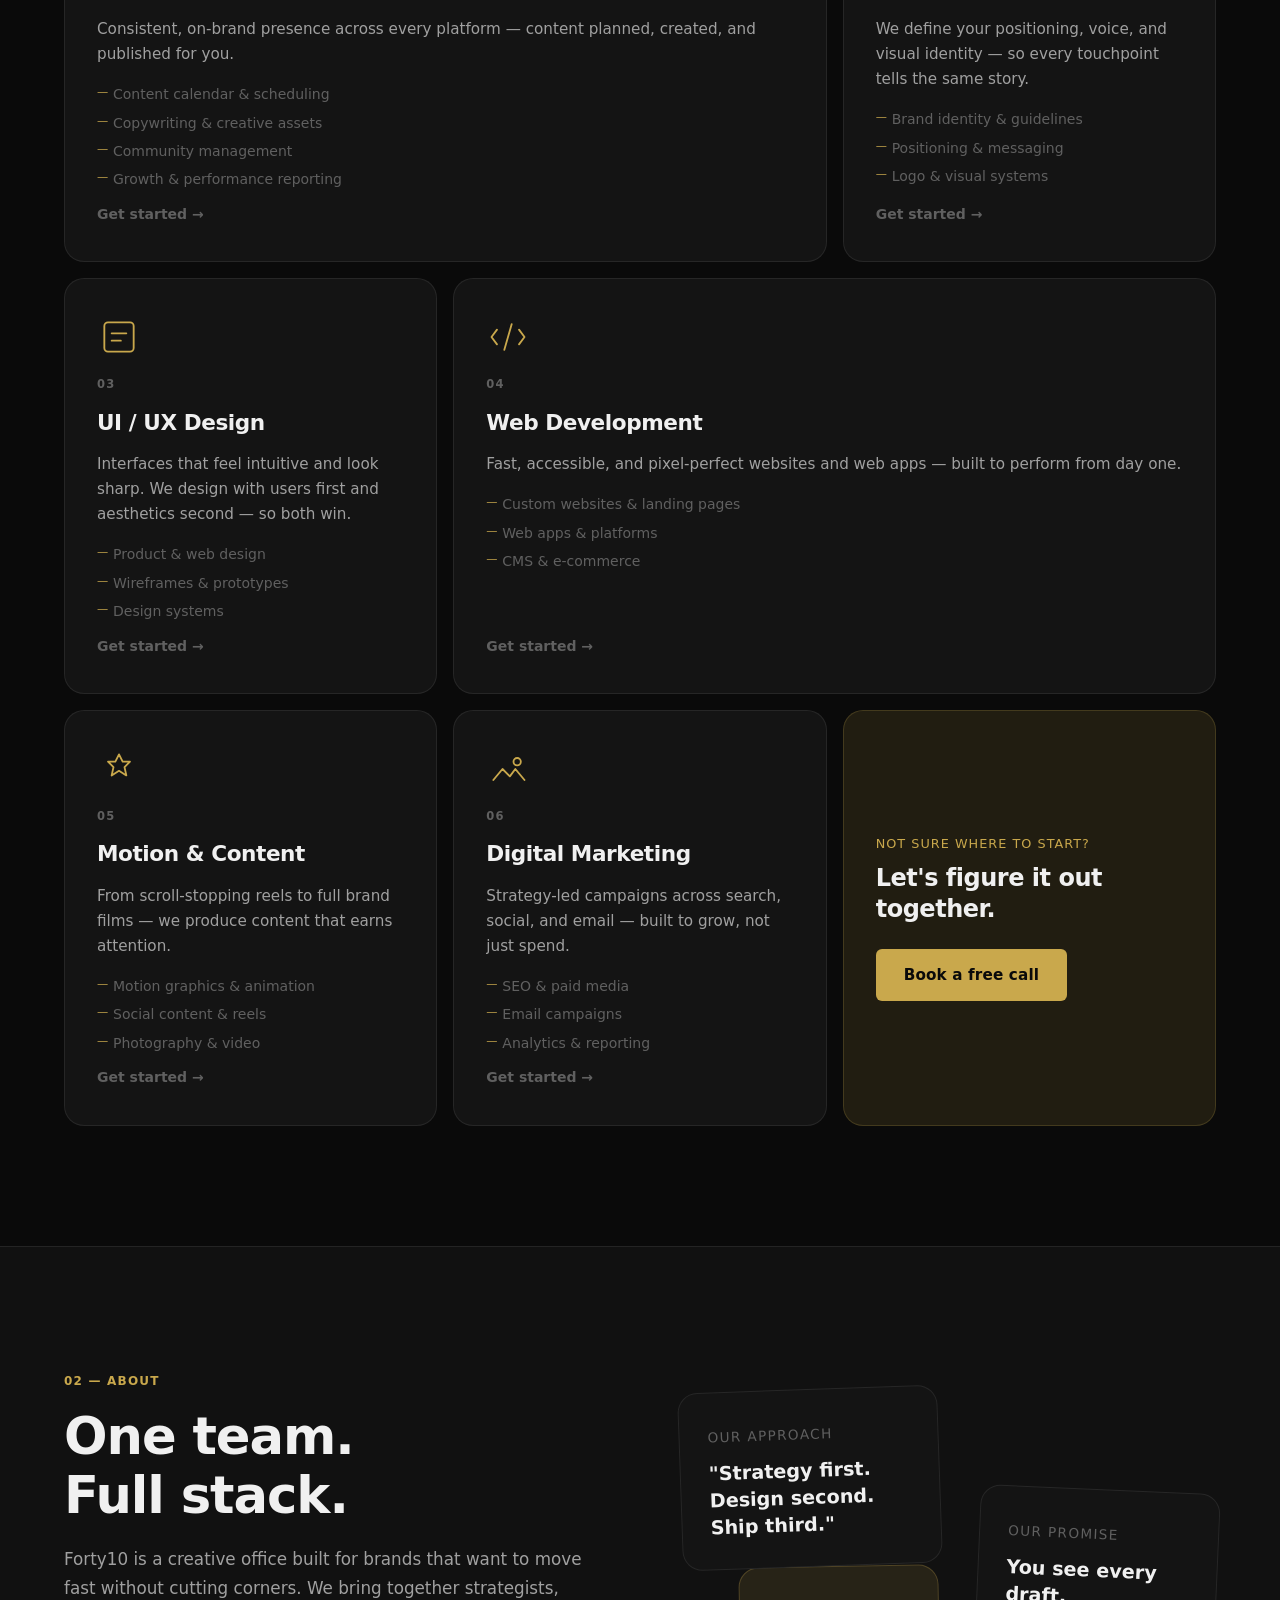
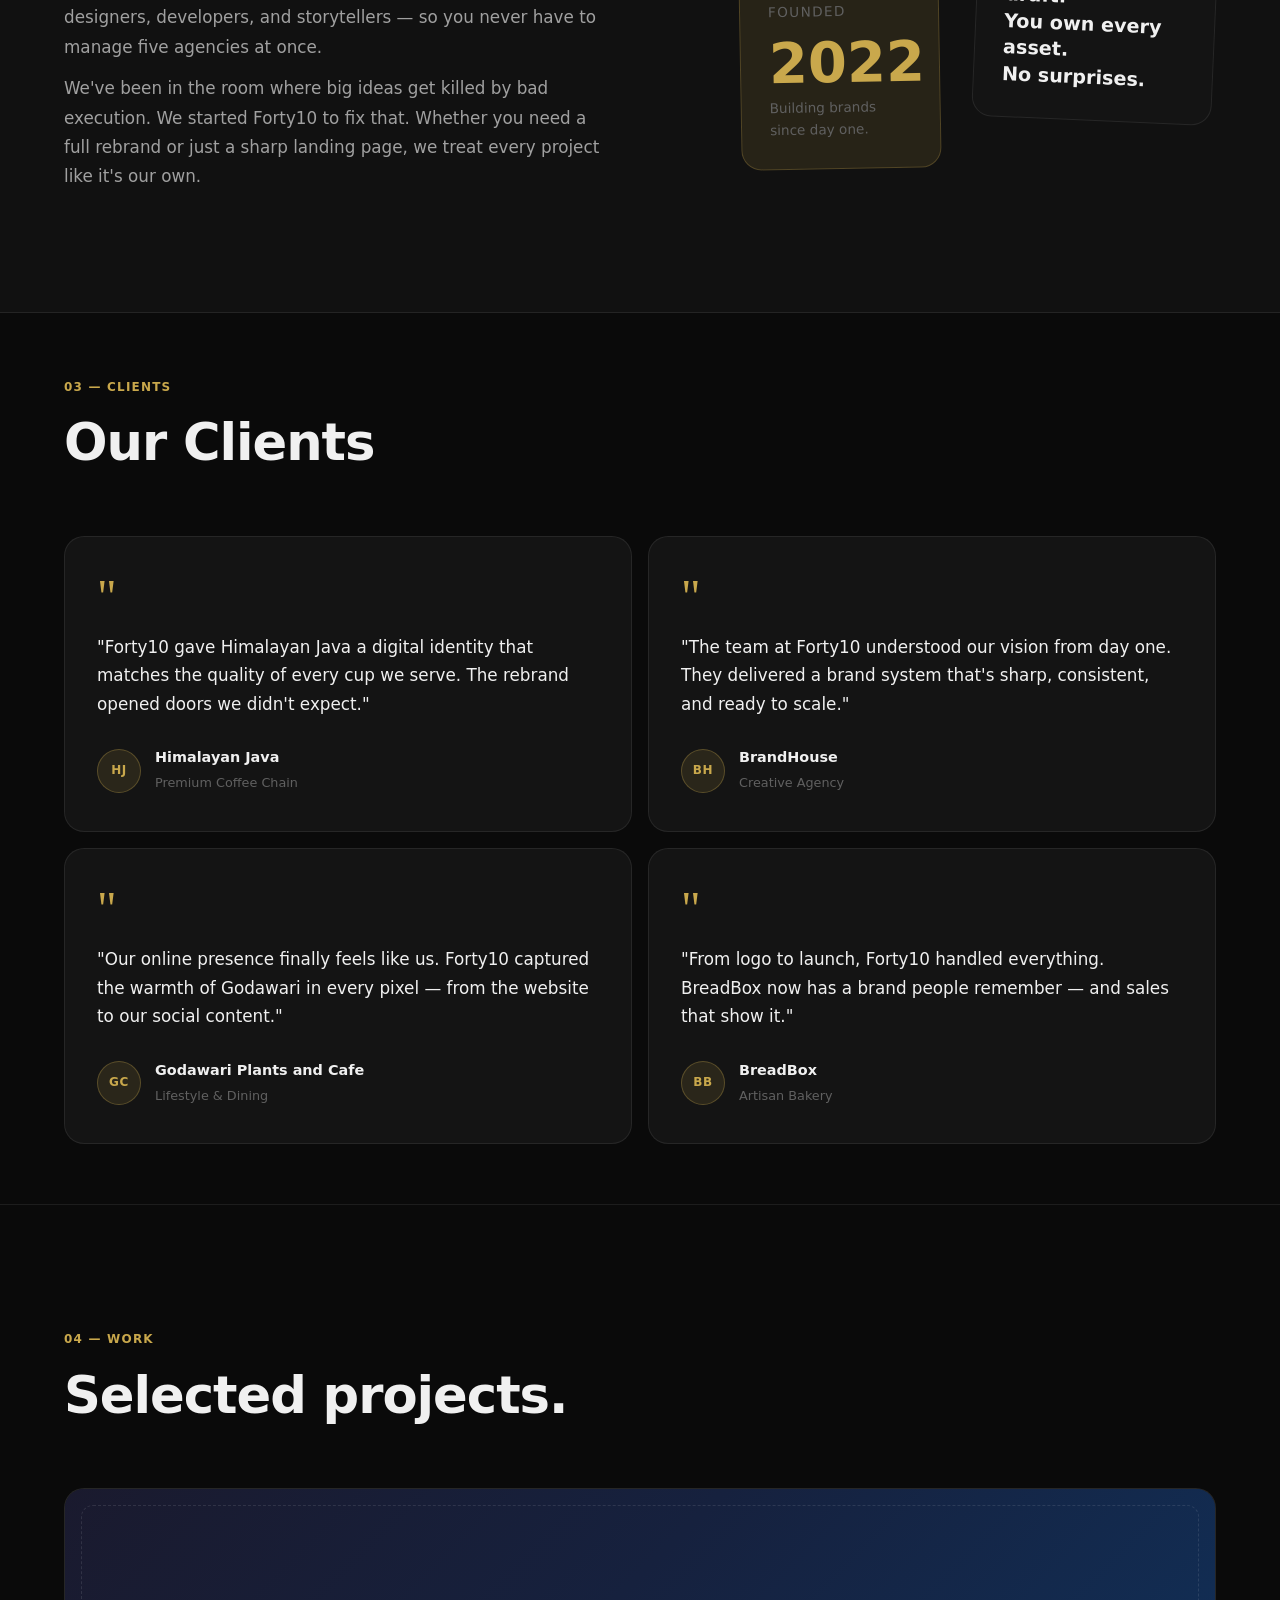
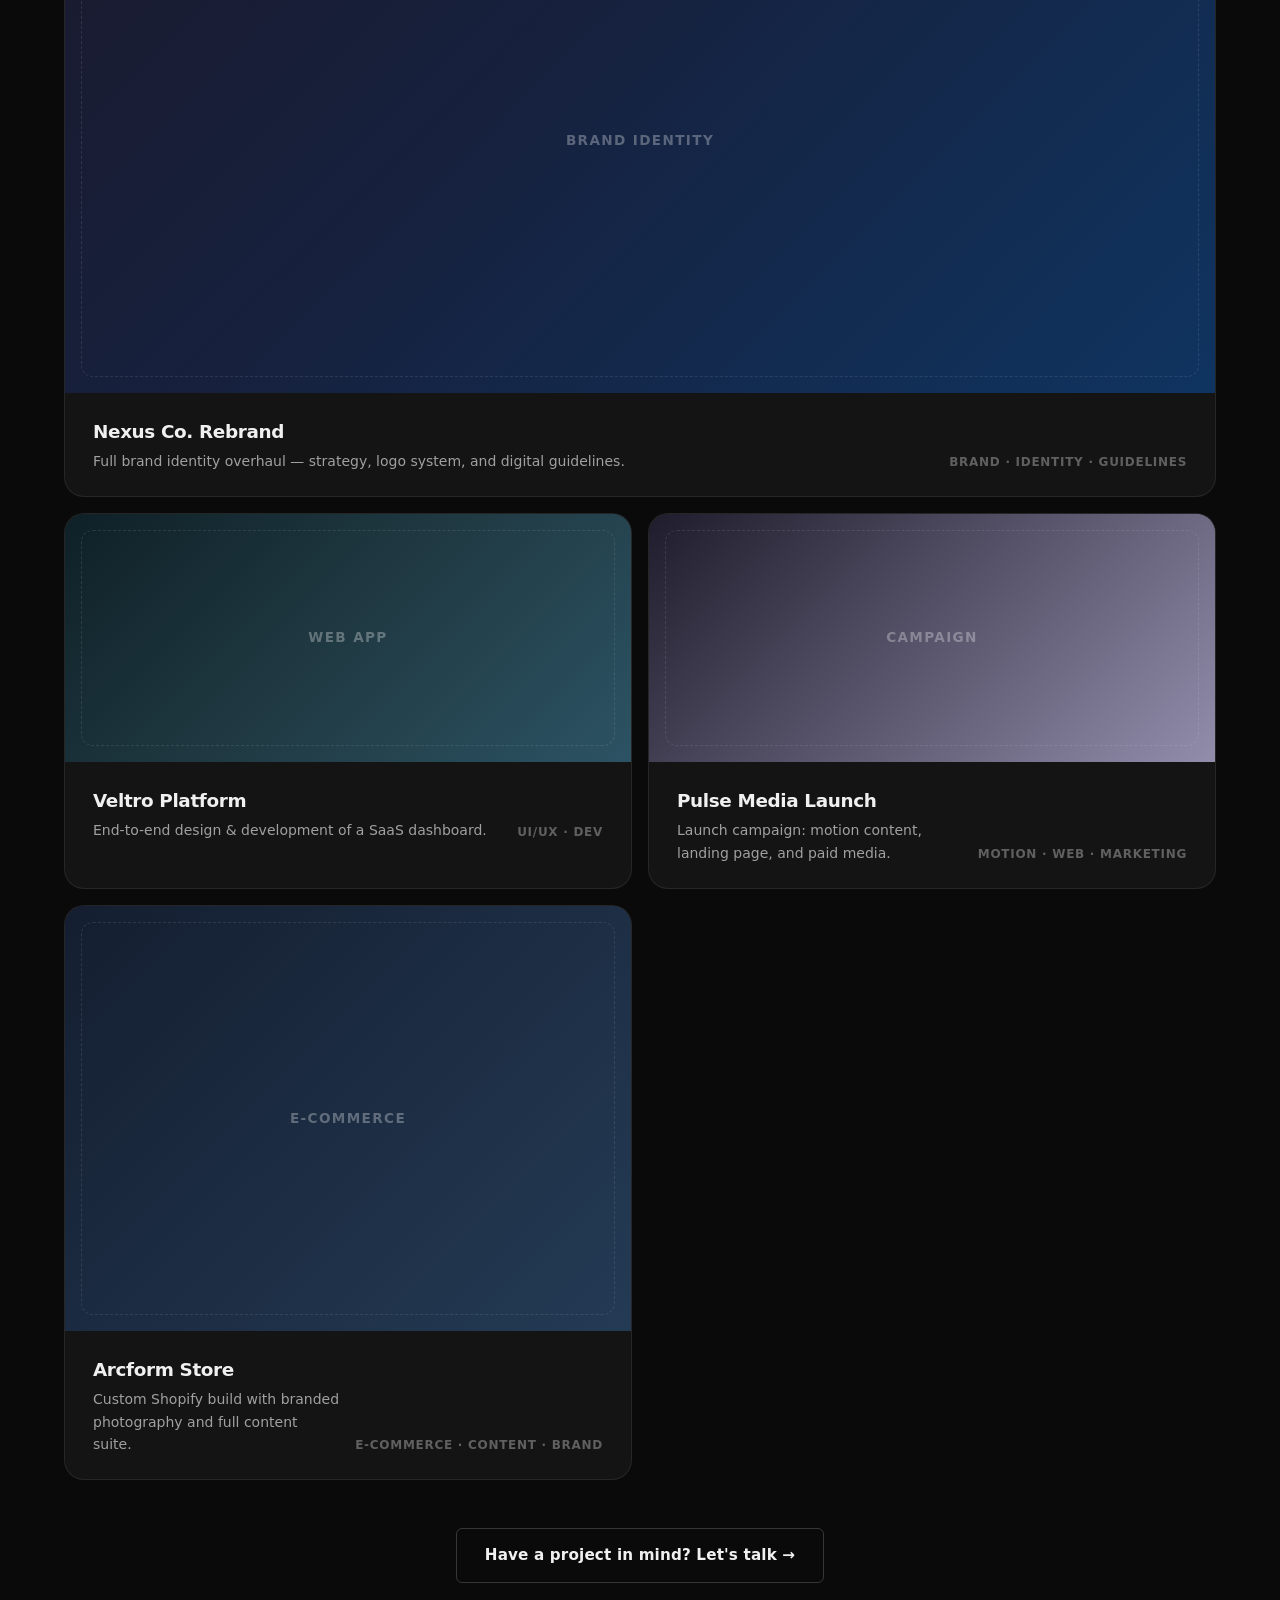
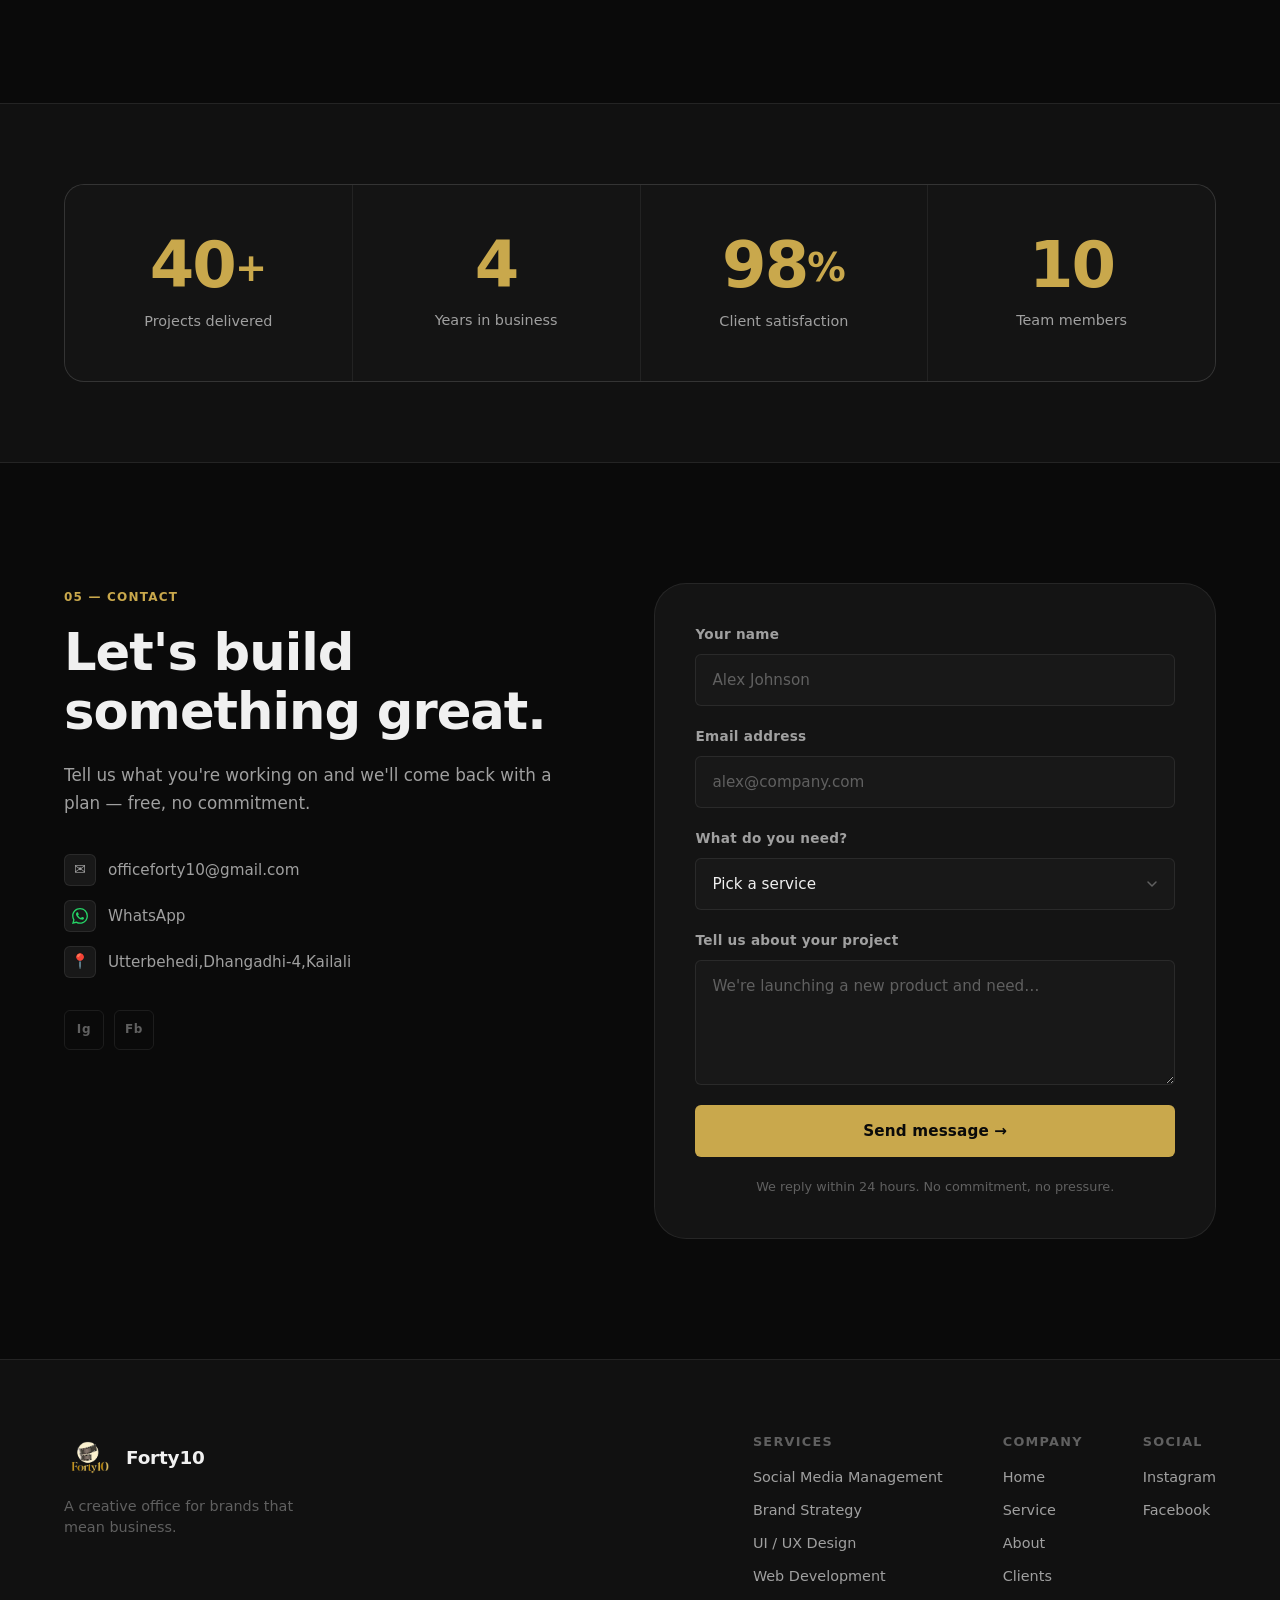
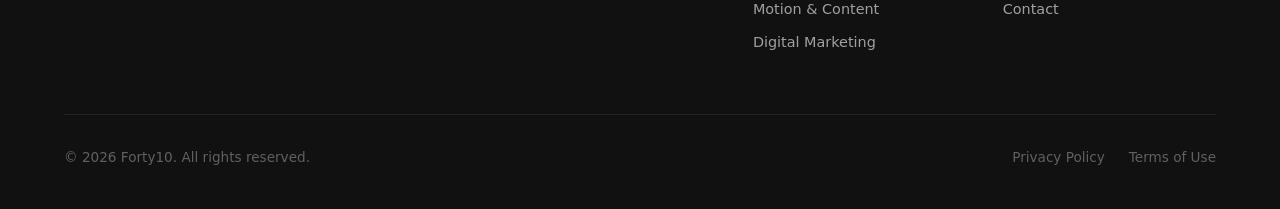
==== commit cb4a74cc: "Update website" ====
--- a/assets/index.html
+++ b/assets/index.html
@@ -16,7 +16,7 @@
   <link rel="preconnect" href="https://fonts.googleapis.com" />
   <link rel="preconnect" href="https://fonts.gstatic.com" crossorigin />
   <link href="https://fonts.googleapis.com/css2?family=Inter:wght@300;400;500;600;700;900&family=Space+Grotesk:wght@400;500;600;700&display=swap" rel="stylesheet" />
-  <link rel="stylesheet" href="assets/css/styles.css" />
+ <link rel="stylesheet" href="css/styles.css">
 </head>
 <body>
 
@@ -24,7 +24,7 @@
   <nav class="nav" id="nav">
     <div class="nav__inner">
       <a href="#" class="nav__logo" aria-label="Forty10 Home">
-        <span class="logo-mark"><img src="assets/images/forty10.png" alt="Forty10 logo"></span>
+        <span class="logo-mark"><img src="images/forty10.png" alt="Forty10 logo"></span>
         <span class="logo-text">Forty10</span>
       </a>
 
@@ -515,7 +515,7 @@
       <div class="footer__top">
         <div class="footer__brand">
           <div class="footer__brand-row">
-            <span class="logo-mark"><img src="assets/images/forty10.png" alt="Forty10 logo"></span>
+            <span class="logo-mark"><img src="images/forty10.png" alt="Forty10 logo"></span>
             <span class="logo-text">Forty10</span>
           </div>
           <p class="footer__tagline">A creative office for brands that mean business.</p>
@@ -560,6 +560,6 @@
   <!-- Back to top -->
   <button class="back-to-top" id="backToTop" aria-label="Back to top">↑</button>
 
-  <script src="assets/js/script.js"></script>
+  <script src="js/script.js"></script>
 </body>
 </html>
--- a/assets/css/styles.css
+++ b/assets/css/styles.css
@@ -0,0 +1,1469 @@
+/* ============================================================
+   FORTY10 — styles.css
+   Dark-first design system with accent highlights
+   ============================================================ */
+
+/* ---------- 1. CSS Custom Properties ---------- */
+:root {
+  --bg:          #0a0a0a;
+  --bg-2:        #111111;
+  --bg-3:        #181818;
+  --bg-card:     #141414;
+  --border:      rgba(255,255,255,0.08);
+  --border-hover:rgba(255,255,255,0.18);
+
+  --text-primary:   #f0f0f0;
+  --text-secondary: #a0a0a0;
+  --text-muted:     #606060;
+
+  --accent:      #c9a84c;      /* gold */
+  --accent-dim:  rgba(201,168,76,0.12);
+  --accent-glow: rgba(201,168,76,0.25);
+
+  --red:         #ff4757;
+  --blue:        #4a9eff;
+
+  --font-body:  'Inter', system-ui, sans-serif;
+  --font-head:  'Space Grotesk', system-ui, sans-serif;
+
+  --radius-sm:  6px;
+  --radius-md:  12px;
+  --radius-lg:  20px;
+  --radius-xl:  32px;
+
+  --shadow-card: 0 4px 32px rgba(0,0,0,0.5);
+  --shadow-glow: 0 0 60px rgba(201,168,76,0.15);
+
+  --nav-h: 72px;
+
+  --ease-out: cubic-bezier(0.22, 1, 0.36, 1);
+  --ease-spring: cubic-bezier(0.34, 1.56, 0.64, 1);
+}
+
+/* ---------- 2. Reset & Base ---------- */
+*, *::before, *::after { box-sizing: border-box; margin: 0; padding: 0; }
+
+html {
+  scroll-behavior: smooth;
+  font-size: 16px;
+  -webkit-text-size-adjust: 100%;
+}
+
+body {
+  font-family: var(--font-body);
+  background: var(--bg);
+  color: var(--text-primary);
+  line-height: 1.6;
+  overflow-x: hidden;
+  -webkit-font-smoothing: antialiased;
+  animation: pageFadeIn 0.4s ease forwards;
+}
+
+@keyframes pageFadeIn {
+  from { opacity: 0; }
+  to   { opacity: 1; }
+}
+
+img, svg { display: block; max-width: 100%; }
+a { color: inherit; text-decoration: none; }
+ul { list-style: none; }
+button { cursor: pointer; font: inherit; border: none; background: none; }
+input, textarea, select { font: inherit; }
+
+/* ---------- 3. Utility Classes ---------- */
+.container {
+  width: 100%;
+  max-width: 1200px;
+  margin: 0 auto;
+  padding: 0 24px;
+}
+
+.section-tag {
+  display: inline-block;
+  font-size: 0.75rem;
+  font-weight: 600;
+  letter-spacing: 0.1em;
+  text-transform: uppercase;
+  color: var(--accent);
+  margin-bottom: 16px;
+}
+
+.section-title {
+  font-family: var(--font-head);
+  font-size: clamp(2rem, 4vw, 3.25rem);
+  font-weight: 700;
+  line-height: 1.15;
+  color: var(--text-primary);
+  letter-spacing: -0.02em;
+}
+
+.section-sub {
+  margin-top: 16px;
+  font-size: 1.05rem;
+  color: var(--text-secondary);
+  max-width: 520px;
+}
+
+.section-header {
+  margin-bottom: 64px;
+}
+
+/* ---------- 4. Scroll Reveal ---------- */
+.reveal {
+  opacity: 0;
+  transform: translateY(32px);
+  transition: opacity 0.7s var(--ease-out), transform 0.7s var(--ease-out);
+}
+.reveal.visible {
+  opacity: 1;
+  transform: translateY(0);
+}
+.reveal:nth-child(2) { transition-delay: 0.1s; }
+.reveal:nth-child(3) { transition-delay: 0.2s; }
+.reveal:nth-child(4) { transition-delay: 0.3s; }
+.reveal:nth-child(5) { transition-delay: 0.15s; }
+.reveal:nth-child(6) { transition-delay: 0.25s; }
+
+/* Hero elements are animated by JS — keep them visible if JS hasn't run yet
+   (no-js safety: they start visible, JS hides then reveals them) */
+.hero .reveal {
+  opacity: 1;
+  transform: none;
+}
+
+/* ---------- 5. Buttons ---------- */
+.btn {
+  display: inline-flex;
+  align-items: center;
+  gap: 8px;
+  padding: 14px 28px;
+  border-radius: var(--radius-sm);
+  font-size: 0.95rem;
+  font-weight: 600;
+  letter-spacing: 0.01em;
+  transition: all 0.25s var(--ease-out);
+  white-space: nowrap;
+}
+
+.btn--primary {
+  background: var(--accent);
+  color: #0a0a0a;
+}
+.btn--primary:hover {
+  background: #fff;
+  transform: translateY(-2px);
+  box-shadow: 0 8px 24px var(--accent-glow);
+}
+
+.btn--ghost {
+  background: transparent;
+  color: var(--text-primary);
+  border: 1px solid var(--border-hover);
+}
+.btn--ghost:hover {
+  border-color: var(--accent);
+  color: var(--accent);
+  transform: translateY(-2px);
+}
+
+.btn--outline {
+  background: transparent;
+  color: var(--text-primary);
+  border: 1px solid var(--border-hover);
+}
+.btn--outline:hover {
+  background: var(--accent-dim);
+  border-color: var(--accent);
+  color: var(--accent);
+}
+
+.btn--full { width: 100%; justify-content: center; }
+
+/* ---------- 6. Navigation ---------- */
+.nav {
+  position: fixed;
+  top: 0; left: 0; right: 0;
+  z-index: 1000;
+  height: var(--nav-h);
+  display: flex;
+  align-items: center;
+  transition: background 0.4s ease, backdrop-filter 0.4s ease, border-bottom 0.4s ease;
+}
+
+.nav.scrolled {
+  background: rgba(10,10,10,0.85);
+  backdrop-filter: blur(16px);
+  -webkit-backdrop-filter: blur(16px);
+  border-bottom: 1px solid var(--border);
+}
+
+.nav__inner {
+  display: flex;
+  align-items: center;
+  justify-content: space-between;
+  width: 100%;
+  max-width: 1200px;
+  margin: 0 auto;
+  padding: 0 24px;
+}
+
+.nav__logo {
+  display: flex;
+  align-items: center;
+  gap: 10px;
+  text-decoration: none;
+}
+
+.logo-mark {
+  display: grid;
+  place-items: center;
+  width: 36px;
+  height: 36px;
+  background: var(--accent);
+  color: #0a0a0a;
+  font-family: var(--font-head);
+  font-size: 0.8rem;
+  font-weight: 700;
+  border-radius: var(--radius-sm);
+  letter-spacing: 0.05em;
+  flex-shrink: 0;
+}
+
+/* When logo-mark contains an image, remove the yellow bg */
+.logo-mark img {
+  width: 52px;
+  height: 52px;
+  object-fit: contain;
+  border-radius: var(--radius-sm);
+}
+.logo-mark:has(img) {
+  background: transparent;
+  width: auto;
+  height: auto;
+}
+
+.logo-text {
+  font-family: var(--font-head);
+  font-size: 1.15rem;
+  font-weight: 700;
+  color: var(--text-primary);
+  letter-spacing: -0.01em;
+}
+
+.nav__links {
+  display: flex;
+  align-items: center;
+  gap: 8px;
+}
+
+.nav__link {
+  position: relative;
+  padding: 8px 14px;
+  font-size: 0.9rem;
+  font-weight: 500;
+  color: var(--text-secondary);
+  border-radius: var(--radius-sm);
+  transition: color 0.2s, background 0.2s;
+}
+.nav__link:hover,
+.nav__link.active { color: var(--text-primary); background: var(--bg-3); }
+
+.nav__link.active {
+  color: var(--accent) !important;
+  background: var(--accent-dim);
+}
+
+.nav__link--cta {
+  background: var(--accent);
+  color: #0a0a0a !important;
+  font-weight: 600;
+  margin-left: 8px;
+}
+.nav__link--cta:hover {
+  background: #fff;
+  color: #0a0a0a !important;
+}
+
+.nav__toggle {
+  display: none;
+  flex-direction: column;
+  gap: 5px;
+  padding: 8px;
+  border-radius: var(--radius-sm);
+  transition: background 0.2s;
+}
+.nav__toggle:hover { background: var(--bg-3); }
+.nav__toggle span {
+  display: block;
+  width: 22px;
+  height: 2px;
+  background: var(--text-primary);
+  border-radius: 2px;
+  transition: transform 0.3s var(--ease-out), opacity 0.3s;
+}
+.nav__toggle.active span:nth-child(1) { transform: translateY(7px) rotate(45deg); }
+.nav__toggle.active span:nth-child(2) { opacity: 0; }
+.nav__toggle.active span:nth-child(3) { transform: translateY(-7px) rotate(-45deg); }
+
+/* ---------- 7. Hero ---------- */
+.hero {
+  position: relative;
+  min-height: 100vh;
+  display: flex;
+  align-items: center;
+  padding: calc(var(--nav-h) + 60px) 0 80px;
+  overflow: hidden;
+}
+
+.hero__bg {
+  position: absolute;
+  inset: 0;
+  pointer-events: none;
+}
+
+.hero__grid {
+  position: absolute;
+  inset: 0;
+  background-image:
+    linear-gradient(var(--border) 1px, transparent 1px),
+    linear-gradient(90deg, var(--border) 1px, transparent 1px);
+  background-size: 60px 60px;
+  mask-image: radial-gradient(ellipse 80% 70% at 50% 40%, black 30%, transparent 100%);
+  -webkit-mask-image: radial-gradient(ellipse 80% 70% at 50% 40%, black 30%, transparent 100%);
+}
+
+.hero__glow {
+  position: absolute;
+  border-radius: 50%;
+  filter: blur(100px);
+  pointer-events: none;
+}
+.hero__glow--1 {
+  width: 600px; height: 600px;
+  background: rgba(201,168,76,0.06);
+  top: -200px; left: -100px;
+}
+.hero__glow--2 {
+  width: 500px; height: 500px;
+  background: rgba(74,158,255,0.05);
+  bottom: -100px; right: -100px;
+}
+
+.hero__inner {
+  position: relative;
+  z-index: 1;
+}
+
+.hero__badge {
+  display: inline-flex;
+  align-items: center;
+  gap: 8px;
+  padding: 6px 14px 6px 10px;
+  border: 1px solid var(--border);
+  border-radius: 100px;
+  font-size: 0.8rem;
+  color: var(--text-secondary);
+  margin-bottom: 32px;
+  background: rgba(255,255,255,0.03);
+}
+
+.badge-dot {
+  width: 7px; height: 7px;
+  background: var(--accent);
+  border-radius: 50%;
+  animation: pulse 2s infinite;
+}
+
+@keyframes pulse {
+  0%, 100% { opacity: 1; transform: scale(1); }
+  50%       { opacity: 0.5; transform: scale(0.85); }
+}
+
+.hero__headline {
+  font-family: var(--font-head);
+  font-size: clamp(3rem, 7vw, 6rem);
+  font-weight: 700;
+  line-height: 1.08;
+  letter-spacing: -0.04em;
+  color: var(--text-primary);
+  display: flex;
+  flex-direction: column;
+  margin-bottom: 28px;
+}
+
+.hero__headline .line { display: block; }
+
+.hero__headline em {
+  font-style: normal;
+  color: var(--accent);
+  position: relative;
+}
+
+.hero__sub {
+  font-size: clamp(1rem, 2vw, 1.2rem);
+  color: var(--text-secondary);
+  max-width: 560px;
+  line-height: 1.7;
+  margin-bottom: 40px;
+}
+
+.hero__actions {
+  display: flex;
+  gap: 16px;
+  flex-wrap: wrap;
+  margin-bottom: 0;
+}
+
+/* Marquee */
+.hero__marquee {
+  position: absolute;
+  bottom: 0;
+  left: 0;
+  right: 0;
+  overflow: hidden;
+  border-top: 1px solid var(--border);
+  padding: 14px 0;
+  mask-image: linear-gradient(90deg, transparent 0%, black 8%, black 92%, transparent 100%);
+  -webkit-mask-image: linear-gradient(90deg, transparent 0%, black 8%, black 92%, transparent 100%);
+}
+
+.marquee__track {
+  display: flex;
+  gap: 32px;
+  width: max-content;
+  animation: marquee 28s linear infinite;
+}
+
+.marquee__track span {
+  font-size: 0.85rem;
+  font-weight: 500;
+  letter-spacing: 0.06em;
+  text-transform: uppercase;
+  color: var(--text-muted);
+  white-space: nowrap;
+}
+
+.marquee__track .sep {
+  color: var(--accent);
+  font-weight: 700;
+  letter-spacing: 0;
+}
+
+@keyframes marquee {
+  from { transform: translateX(0); }
+  to   { transform: translateX(-50%); }
+}
+
+.hero__scroll-hint {
+  position: absolute;
+  bottom: 32px;
+  right: 32px;
+  display: flex;
+  flex-direction: column;
+  align-items: center;
+  gap: 8px;
+  font-size: 0.7rem;
+  letter-spacing: 0.12em;
+  text-transform: uppercase;
+  color: var(--text-muted);
+}
+
+.scroll-line {
+  width: 1px;
+  height: 40px;
+  background: linear-gradient(to bottom, var(--text-muted), transparent);
+  animation: scrollLine 1.8s ease-in-out infinite;
+}
+
+@keyframes scrollLine {
+  0%   { transform: scaleY(0); transform-origin: top; }
+  50%  { transform: scaleY(1); transform-origin: top; }
+  51%  { transform: scaleY(1); transform-origin: bottom; }
+  100% { transform: scaleY(0); transform-origin: bottom; }
+}
+
+/* ---------- 8. Clients ---------- */
+.clients {
+  padding: 60px 0;
+  border-bottom: 1px solid var(--border);
+}
+
+.clients__label {
+  text-align: center;
+  font-size: 0.78rem;
+  letter-spacing: 0.1em;
+  text-transform: uppercase;
+  color: var(--text-muted);
+  margin-bottom: 32px;
+}
+
+.clients__logos {
+  display: flex;
+  justify-content: center;
+  align-items: center;
+  flex-wrap: wrap;
+  gap: 12px 40px;
+}
+
+.client-name {
+  font-family: var(--font-head);
+  font-size: 1.1rem;
+  font-weight: 700;
+  color: var(--text-muted);
+  letter-spacing: -0.01em;
+  transition: color 0.2s;
+}
+.client-name:hover { color: var(--text-secondary); }
+
+/* ---------- 9. Services ---------- */
+.services {
+  padding: 120px 0;
+}
+
+.services__grid {
+  display: grid;
+  grid-template-columns: repeat(3, 1fr);
+  gap: 16px;
+}
+
+.service-card {
+  background: var(--bg-card);
+  border: 1px solid var(--border);
+  border-radius: var(--radius-lg);
+  padding: 36px 32px;
+  display: flex;
+  flex-direction: column;
+  gap: 12px;
+  transition: border-color 0.3s, transform 0.3s var(--ease-out), box-shadow 0.3s;
+  cursor: default;
+  outline: none;
+}
+
+.service-card:hover,
+.service-card:focus-visible {
+  border-color: var(--border-hover);
+  transform: translateY(-4px);
+  box-shadow: var(--shadow-card);
+}
+
+.service-card:nth-child(1) { grid-column: span 2; }
+.service-card:nth-child(4) { grid-column: span 2; }
+
+.service-card__icon {
+  width: 44px; height: 44px;
+  color: var(--accent);
+  margin-bottom: 4px;
+}
+
+.service-card__num {
+  font-size: 0.72rem;
+  font-weight: 600;
+  letter-spacing: 0.1em;
+  color: var(--text-muted);
+  text-transform: uppercase;
+}
+
+.service-card__title {
+  font-family: var(--font-head);
+  font-size: 1.35rem;
+  font-weight: 700;
+  color: var(--text-primary);
+  letter-spacing: -0.02em;
+}
+
+.service-card__desc {
+  font-size: 0.95rem;
+  color: var(--text-secondary);
+  line-height: 1.65;
+}
+
+.service-card__list {
+  display: flex;
+  flex-direction: column;
+  gap: 6px;
+  margin-top: 4px;
+}
+
+.service-card__list li {
+  font-size: 0.875rem;
+  color: var(--text-muted);
+  padding-left: 16px;
+  position: relative;
+}
+.service-card__list li::before {
+  content: '—';
+  position: absolute;
+  left: 0;
+  color: var(--accent);
+  font-size: 0.7rem;
+}
+
+.service-card__link {
+  margin-top: auto;
+  display: inline-flex;
+  align-items: center;
+  font-size: 0.875rem;
+  font-weight: 600;
+  color: var(--text-muted);
+  transition: color 0.2s, gap 0.2s;
+  gap: 4px;
+}
+.service-card:hover .service-card__link { color: var(--accent); gap: 8px; }
+
+/* CTA card */
+.service-card--cta {
+  background: var(--accent-dim);
+  border-color: rgba(201,168,76,0.2);
+  justify-content: center;
+  align-items: flex-start;
+}
+.service-card--cta:hover { border-color: var(--accent); }
+
+.service-card__cta-label {
+  font-size: 0.8rem;
+  letter-spacing: 0.08em;
+  text-transform: uppercase;
+  color: var(--accent);
+  margin-bottom: 8px;
+}
+
+.service-card__cta-title {
+  font-family: var(--font-head);
+  font-size: 1.5rem;
+  font-weight: 700;
+  color: var(--text-primary);
+  letter-spacing: -0.02em;
+  margin-bottom: 24px;
+  line-height: 1.3;
+}
+
+/* ---------- 10. About ---------- */
+.about {
+  padding: 120px 0;
+  background: var(--bg-2);
+  border-top: 1px solid var(--border);
+  border-bottom: 1px solid var(--border);
+}
+
+.about__inner {
+  display: grid;
+  grid-template-columns: 1fr 1fr;
+  gap: 80px;
+  align-items: center;
+}
+
+.about__body {
+  font-size: 1.05rem;
+  color: var(--text-secondary);
+  line-height: 1.75;
+  margin-top: 20px;
+}
+.about__body + .about__body { margin-top: 12px; }
+
+.about__actions {
+  margin-top: 36px;
+}
+
+.about__card-stack {
+  position: relative;
+  height: 380px;
+}
+
+.about__card {
+  position: absolute;
+  border: 1px solid var(--border);
+  border-radius: var(--radius-lg);
+  background: var(--bg-card);
+  transition: transform 0.4s var(--ease-out), box-shadow 0.4s;
+}
+.about__card:hover { box-shadow: var(--shadow-card); }
+
+.about__card-inner {
+  padding: 28px;
+}
+
+.about__card-label {
+  display: block;
+  font-size: 0.72rem;
+  letter-spacing: 0.1em;
+  text-transform: uppercase;
+  color: var(--text-muted);
+  margin-bottom: 12px;
+}
+
+.about__card-inner p {
+  font-family: var(--font-head);
+  font-size: 1.2rem;
+  font-weight: 700;
+  color: var(--text-primary);
+  line-height: 1.4;
+}
+
+.about__card-big {
+  font-size: 3.5rem !important;
+  color: var(--accent) !important;
+  line-height: 1 !important;
+}
+
+.about__card-inner span {
+  font-size: 0.85rem;
+  color: var(--text-muted);
+  margin-top: 6px;
+  display: block;
+}
+
+.about__card--1 {
+  width: 260px;
+  top: 0; left: 0;
+  z-index: 3;
+  transform: rotate(-2deg);
+}
+.about__card--1:hover { transform: rotate(0deg) translateY(-4px); }
+
+.about__card--2 {
+  width: 240px;
+  top: 100px; right: 0;
+  z-index: 2;
+  transform: rotate(2.5deg);
+}
+.about__card--2:hover { transform: rotate(0deg) translateY(-4px); }
+
+.about__card--3 {
+  width: 200px;
+  bottom: 0; left: 60px;
+  z-index: 1;
+  transform: rotate(-1deg);
+  background: var(--accent-dim);
+  border-color: rgba(201,168,76,0.25);
+}
+.about__card--3:hover { transform: rotate(0deg) translateY(-4px); }
+
+/* ---------- 11. Work / Portfolio ---------- */
+.work {
+  padding: 120px 0;
+}
+
+.work__grid {
+  display: grid;
+  grid-template-columns: repeat(2, 1fr);
+  gap: 16px;
+}
+
+.work-card {
+  border: 1px solid var(--border);
+  border-radius: var(--radius-lg);
+  overflow: hidden;
+  background: var(--bg-card);
+  display: flex;
+  flex-direction: column;
+  transition: border-color 0.3s, transform 0.3s var(--ease-out), box-shadow 0.3s;
+  cursor: pointer;
+}
+.work-card:hover {
+  border-color: var(--border-hover);
+  transform: translateY(-6px);
+  box-shadow: var(--shadow-card);
+}
+
+.work-card:hover .work-card__img {
+  /* subtle scale on the bg layer */
+  background-size: 105% !important;
+}
+
+/* use a pseudo-element to scale the bg without clipping the card */
+.work-card__img::after {
+  content: '';
+  position: absolute;
+  inset: 0;
+  background: inherit;
+  border-radius: 0;
+  transition: transform 0.6s var(--ease-out);
+  transform: scale(1);
+}
+.work-card:hover .work-card__img::after {
+  transform: scale(1.04);
+}
+
+.work-card--featured {
+  grid-column: span 2;
+}
+.work-card--tall .work-card__img { aspect-ratio: 4/3; }
+
+.work-card__img {
+  aspect-ratio: 16/7;
+  position: relative;
+  overflow: hidden;
+}
+.work-card--large .work-card__img { aspect-ratio: 16/9; }
+
+.work-card__placeholder {
+  position: absolute;
+  inset: 0;
+  display: grid;
+  place-items: center;
+  font-family: var(--font-head);
+  font-size: 0.85rem;
+  font-weight: 600;
+  letter-spacing: 0.1em;
+  text-transform: uppercase;
+  color: rgba(255,255,255,0.3);
+  border: 1px dashed rgba(255,255,255,0.1);
+  margin: 16px;
+  border-radius: var(--radius-md);
+  z-index: 1; /* sit above the ::after scale layer */
+  pointer-events: none;
+}
+
+.work-card__info {
+  padding: 24px 28px;
+  display: flex;
+  justify-content: space-between;
+  align-items: flex-end;
+  gap: 16px;
+}
+
+.work-card__title {
+  font-family: var(--font-head);
+  font-size: 1.15rem;
+  font-weight: 700;
+  color: var(--text-primary);
+  letter-spacing: -0.02em;
+  margin-bottom: 4px;
+}
+
+.work-card__desc {
+  font-size: 0.875rem;
+  color: var(--text-secondary);
+}
+
+.work-card__tags {
+  font-size: 0.75rem;
+  font-weight: 600;
+  letter-spacing: 0.06em;
+  text-transform: uppercase;
+  color: var(--text-muted);
+  white-space: nowrap;
+}
+
+.work__footer {
+  margin-top: 48px;
+  display: flex;
+  justify-content: center;
+}
+
+/* ---------- 12. Stats ---------- */
+.stats {
+  padding: 80px 0;
+  background: var(--bg-2);
+  border-top: 1px solid var(--border);
+  border-bottom: 1px solid var(--border);
+}
+
+.stats__grid {
+  display: grid;
+  grid-template-columns: repeat(4, 1fr);
+  gap: 1px;
+  background: var(--border);
+  border: 1px solid var(--border);
+  border-radius: var(--radius-lg);
+  overflow: hidden;
+}
+
+.stat-item {
+  background: var(--bg-card);
+  padding: 48px 40px;
+  text-align: center;
+  transition: background 0.3s;
+}
+.stat-item:hover { background: var(--bg-3); }
+
+.stat-item__num {
+  display: inline-block;
+  font-family: var(--font-head);
+  font-size: clamp(2.5rem, 5vw, 4rem);
+  font-weight: 700;
+  color: var(--accent);
+  line-height: 1;
+  letter-spacing: -0.03em;
+  transition: color 0.3s;
+}
+
+.stat-item__plus {
+  font-family: var(--font-head);
+  font-size: clamp(1.5rem, 3vw, 2.5rem);
+  font-weight: 700;
+  color: var(--accent);
+  vertical-align: super;
+}
+
+.stat-item__label {
+  margin-top: 12px;
+  font-size: 0.9rem;
+  color: var(--text-secondary);
+}
+
+/* ---------- 13. Process ---------- */
+.process {
+  padding: 120px 0;
+}
+
+.process__steps {
+  display: grid;
+  grid-template-columns: repeat(4, 1fr);
+  gap: 0;
+  position: relative;
+}
+
+.process-step {
+  padding: 0 32px 0 0;
+  position: relative;
+}
+.process-step:last-child { padding-right: 0; }
+
+.process-step__header {
+  display: flex;
+  align-items: center;
+  margin-bottom: 24px;
+  gap: 0;
+}
+
+.process-step__num {
+  width: 48px; height: 48px;
+  display: grid;
+  place-items: center;
+  border: 1px solid var(--border);
+  border-radius: 50%;
+  font-family: var(--font-head);
+  font-size: 0.85rem;
+  font-weight: 700;
+  color: var(--accent);
+  flex-shrink: 0;
+  background: var(--bg-card);
+  transition: background 0.3s, border-color 0.3s;
+  position: relative;
+  z-index: 1;
+}
+.process-step:hover .process-step__num {
+  background: var(--accent-dim);
+  border-color: var(--accent);
+}
+
+.process-step__connector {
+  flex: 1;
+  height: 1px;
+  background: linear-gradient(90deg, var(--border-hover), var(--border));
+  margin-left: 8px;
+}
+
+.process-step__body h3 {
+  font-family: var(--font-head);
+  font-size: 1.15rem;
+  font-weight: 700;
+  color: var(--text-primary);
+  margin-bottom: 10px;
+  letter-spacing: -0.02em;
+}
+
+.process-step__body p {
+  font-size: 0.9rem;
+  color: var(--text-secondary);
+  line-height: 1.65;
+}
+
+.process-step__timing {
+  display: inline-block;
+  margin-top: 14px;
+  font-size: 0.75rem;
+  font-weight: 600;
+  letter-spacing: 0.08em;
+  text-transform: uppercase;
+  color: var(--accent);
+  background: var(--accent-dim);
+  padding: 3px 10px;
+  border-radius: 100px;
+}
+
+/* ---------- 14. Testimonials ---------- */
+.testimonials {
+  padding: 120px 0;
+  background: var(--bg-2);
+  border-top: 1px solid var(--border);
+  border-bottom: 1px solid var(--border);
+}
+
+.testimonials__grid {
+  display: grid;
+  grid-template-columns: repeat(2, 1fr);
+  gap: 16px;
+}
+
+.testi-card {
+  background: var(--bg-card);
+  border: 1px solid var(--border);
+  border-radius: var(--radius-lg);
+  padding: 36px 32px;
+  display: flex;
+  flex-direction: column;
+  justify-content: space-between;
+  gap: 28px;
+  transition: border-color 0.3s, transform 0.3s var(--ease-out);
+}
+.testi-card:hover {
+  border-color: var(--border-hover);
+  transform: translateY(-4px);
+}
+
+.testi-card__quote {
+  font-size: 1.05rem;
+  color: var(--text-primary);
+  line-height: 1.7;
+  font-style: normal;
+}
+.testi-card__quote::before {
+  content: '"';
+  display: block;
+  font-size: 3rem;
+  line-height: 1;
+  color: var(--accent);
+  margin-bottom: 12px;
+  font-family: Georgia, serif;
+}
+
+.testi-card__author {
+  display: flex;
+  align-items: center;
+  gap: 14px;
+  font-style: normal;
+}
+
+.testi-card__avatar {
+  width: 44px; height: 44px;
+  background: var(--accent-dim);
+  border: 1px solid rgba(201,168,76,0.3);
+  border-radius: 50%;
+  display: grid;
+  place-items: center;
+  font-size: 0.75rem;
+  font-weight: 700;
+  color: var(--accent);
+  letter-spacing: 0.05em;
+  flex-shrink: 0;
+}
+
+.testi-card__author strong {
+  display: block;
+  font-size: 0.9rem;
+  font-weight: 600;
+  color: var(--text-primary);
+}
+
+.testi-card__author span {
+  font-size: 0.8rem;
+  color: var(--text-muted);
+}
+
+/* ---------- 15. Contact ---------- */
+.contact {
+  padding: 120px 0;
+}
+
+.contact__inner {
+  display: grid;
+  grid-template-columns: 1fr 1.1fr;
+  gap: 80px;
+  align-items: start;
+}
+
+.contact__body {
+  font-size: 1.05rem;
+  color: var(--text-secondary);
+  line-height: 1.7;
+  margin-top: 20px;
+  margin-bottom: 36px;
+}
+
+.contact__details {
+  display: flex;
+  flex-direction: column;
+  gap: 14px;
+  margin-bottom: 32px;
+}
+
+.contact__detail-item {
+  display: flex;
+  align-items: center;
+  gap: 12px;
+  font-size: 0.95rem;
+  color: var(--text-secondary);
+  transition: color 0.2s;
+}
+a.contact__detail-item:hover { color: var(--accent); }
+
+.contact__detail-icon {
+  width: 32px; height: 32px;
+  background: var(--bg-3);
+  border: 1px solid var(--border);
+  border-radius: var(--radius-sm);
+  display: grid;
+  place-items: center;
+  font-size: 0.9rem;
+  flex-shrink: 0;
+}
+
+.contact__social {
+  display: flex;
+  gap: 10px;
+}
+
+.social-link {
+  width: 40px; height: 40px;
+  display: grid;
+  place-items: center;
+  font-size: 0.75rem;
+  font-weight: 700;
+  letter-spacing: 0.05em;
+  border: 1px solid var(--border);
+  border-radius: var(--radius-sm);
+  color: var(--text-muted);
+  transition: border-color 0.2s, color 0.2s, background 0.2s;
+}
+.social-link:hover {
+  border-color: var(--accent);
+  color: var(--accent);
+  background: var(--accent-dim);
+}
+
+/* Contact Form */
+.contact-form {
+  display: flex;
+  flex-direction: column;
+  gap: 20px;
+  background: var(--bg-card);
+  border: 1px solid var(--border);
+  border-radius: var(--radius-xl);
+  padding: 40px;
+}
+
+.form-group {
+  display: flex;
+  flex-direction: column;
+  gap: 8px;
+}
+
+.form-group label {
+  font-size: 0.85rem;
+  font-weight: 600;
+  color: var(--text-secondary);
+  letter-spacing: 0.02em;
+}
+
+.form-group input,
+.form-group select,
+.form-group textarea {
+  padding: 13px 16px;
+  background: var(--bg-3);
+  border: 1px solid var(--border);
+  border-radius: var(--radius-sm);
+  color: var(--text-primary);
+  font-size: 0.95rem;
+  transition: border-color 0.2s, box-shadow 0.2s;
+  outline: none;
+  resize: vertical;
+  appearance: none;
+  -webkit-appearance: none;
+}
+
+.form-group input::placeholder,
+.form-group textarea::placeholder {
+  color: var(--text-muted);
+}
+
+.form-group input:focus,
+.form-group select:focus,
+.form-group textarea:focus {
+  border-color: var(--accent);
+  box-shadow: 0 0 0 3px var(--accent-glow);
+}
+
+.form-group select {
+  cursor: pointer;
+  background-image: url("data:image/svg+xml,%3Csvg xmlns='http://www.w3.org/2000/svg' viewBox='0 0 16 16'%3E%3Cpath d='M4 6l4 4 4-4' stroke='%23606060' stroke-width='1.5' fill='none' stroke-linecap='round' stroke-linejoin='round'/%3E%3C/svg%3E");
+  background-repeat: no-repeat;
+  background-position: right 14px center;
+  background-size: 16px;
+  padding-right: 40px;
+}
+
+.form-note {
+  text-align: center;
+  font-size: 0.8rem;
+  color: var(--text-muted);
+}
+
+/* Form states */
+.contact-form.submitted .btn--primary {
+  background: #2ecc71;
+  color: #fff;
+  pointer-events: none;
+}
+
+/* ---------- 16. Footer ---------- */
+.footer {
+  background: var(--bg-2);
+  border-top: 1px solid var(--border);
+  padding: 72px 0 40px;
+}
+
+.footer__top {
+  display: flex;
+  justify-content: space-between;
+  align-items: flex-start;
+  gap: 60px;
+  margin-bottom: 60px;
+}
+
+.footer__brand {
+  display: flex;
+  flex-direction: column;
+  gap: 8px;
+}
+
+.footer__brand-row {
+  display: flex;
+  align-items: center;
+  gap: 10px;
+}
+
+.footer__tagline {
+  font-size: 0.9rem;
+  color: var(--text-muted);
+  max-width: 240px;
+  line-height: 1.5;
+  margin-top: 4px;
+}
+
+.footer__nav {
+  display: flex;
+  gap: 60px;
+}
+
+.footer__nav-col {
+  display: flex;
+  flex-direction: column;
+  gap: 10px;
+}
+
+.footer__nav-col strong {
+  font-size: 0.8rem;
+  font-weight: 600;
+  letter-spacing: 0.1em;
+  text-transform: uppercase;
+  color: var(--text-muted);
+  margin-bottom: 4px;
+}
+
+.footer__nav-col a {
+  font-size: 0.9rem;
+  color: var(--text-secondary);
+  transition: color 0.2s;
+}
+.footer__nav-col a:hover { color: var(--accent); }
+
+.footer__bottom {
+  display: flex;
+  justify-content: space-between;
+  align-items: center;
+  padding-top: 32px;
+  border-top: 1px solid var(--border);
+  font-size: 0.85rem;
+  color: var(--text-muted);
+}
+
+.footer__legal {
+  display: flex;
+  gap: 24px;
+}
+.footer__legal a { color: var(--text-muted); transition: color 0.2s; }
+.footer__legal a:hover { color: var(--text-secondary); }
+
+/* ---------- 17. Responsive ---------- */
+@media (max-width: 1024px) {
+  .services__grid {
+    grid-template-columns: repeat(2, 1fr);
+  }
+  .service-card:nth-child(1) { grid-column: span 2; }
+  .service-card:nth-child(4) { grid-column: span 2; }
+
+  .stats__grid {
+    grid-template-columns: repeat(2, 1fr);
+  }
+
+  .process__steps {
+    grid-template-columns: repeat(2, 1fr);
+    gap: 40px;
+  }
+  .process-step__connector { display: none; }
+  .process-step { padding-right: 0; }
+}
+
+@media (max-width: 900px) {
+  .about__inner {
+    grid-template-columns: 1fr;
+    gap: 60px;
+  }
+  .about__card-stack { height: 280px; }
+  .about__card--1 { width: 220px; }
+  .about__card--2 { width: 200px; right: 20px; top: 80px; }
+  .about__card--3 { width: 180px; left: 40px; }
+
+  .testimonials__grid {
+    grid-template-columns: 1fr;
+  }
+
+  .contact__inner {
+    grid-template-columns: 1fr;
+    gap: 60px;
+  }
+
+  .footer__top {
+    flex-direction: column;
+    gap: 40px;
+  }
+  .footer__nav { gap: 32px; }
+}
+
+@media (max-width: 768px) {
+  /* Nav */
+  .nav__links {
+    position: fixed;
+    top: var(--nav-h);
+    left: 0; right: 0;
+    flex-direction: column;
+    background: rgba(10,10,10,0.97);
+    backdrop-filter: blur(20px);
+    padding: 24px;
+    gap: 4px;
+    border-bottom: 1px solid var(--border);
+    transform: translateY(-100%);
+    opacity: 0;
+    pointer-events: none;
+    transition: transform 0.3s var(--ease-out), opacity 0.3s;
+    z-index: 999;
+  }
+  .nav__links.open {
+    transform: translateY(0);
+    opacity: 1;
+    pointer-events: all;
+  }
+  .nav__link { padding: 14px 16px; font-size: 1rem; }
+  .nav__link--cta { text-align: center; margin-left: 0; margin-top: 8px; }
+  .nav__toggle { display: flex; }
+
+  /* Services */
+  .services__grid { grid-template-columns: 1fr; }
+  .service-card:nth-child(1),
+  .service-card:nth-child(4) { grid-column: span 1; }
+
+  /* Work */
+  .work__grid { grid-template-columns: 1fr; }
+  .work-card--featured,
+  .work-card:nth-child(1) { grid-column: span 1; }
+
+  /* Stats */
+  .stats__grid { grid-template-columns: repeat(2, 1fr); }
+  .stat-item { padding: 36px 24px; }
+
+  /* Process */
+  .process__steps { grid-template-columns: 1fr; gap: 32px; }
+
+  /* Footer */
+  .footer__nav { flex-wrap: wrap; gap: 24px; }
+  .footer__bottom { flex-direction: column; gap: 16px; text-align: center; }
+}
+
+@media (max-width: 480px) {
+  .hero__actions { flex-direction: column; }
+  .hero__actions .btn { width: 100%; justify-content: center; }
+
+  .hero__scroll-hint { display: none; }
+
+  .stats__grid { grid-template-columns: 1fr; }
+
+  .contact-form { padding: 28px 20px; }
+
+  .footer__nav { flex-direction: column; gap: 20px; }
+
+  .back-to-top { bottom: 20px; right: 20px; }
+}
+
+/* ---------- 18. Focus visible (Accessibility) ---------- */
+:focus-visible {
+  outline: 2px solid var(--accent);
+  outline-offset: 4px;
+}
+
+/* ---------- 19. Selection ---------- */
+::selection {
+  background: var(--accent);
+  color: #0a0a0a;
+}
+
+/* ---------- 20. Scrollbar ---------- */
+::-webkit-scrollbar { width: 6px; }
+::-webkit-scrollbar-track { background: var(--bg); }
+::-webkit-scrollbar-thumb { background: var(--bg-3); border-radius: 3px; }
+::-webkit-scrollbar-thumb:hover { background: var(--text-muted); }
+
+/* ---------- 21. Select option colour (Chromium) ---------- */
+option {
+  background: var(--bg-3);
+  color: var(--text-primary);
+}
+
+.nav__link.active::after {
+  content: '';
+  display: block;
+  position: absolute;
+  bottom: 4px;
+  left: 14px;
+  right: 14px;
+  height: 2px;
+  background: var(--accent);
+  border-radius: 1px;
+}
+
+/* ---------- 23. Back-to-top button ---------- */
+.back-to-top {
+  position: fixed;
+  bottom: 32px;
+  right: 32px;
+  width: 44px;
+  height: 44px;
+  background: var(--bg-card);
+  border: 1px solid var(--border);
+  border-radius: 50%;
+  display: grid;
+  place-items: center;
+  color: var(--text-secondary);
+  font-size: 1.1rem;
+  cursor: pointer;
+  opacity: 0;
+  transform: translateY(16px);
+  transition: opacity 0.3s, transform 0.3s var(--ease-out),
+              border-color 0.2s, color 0.2s, background 0.2s;
+  z-index: 900;
+  pointer-events: none;
+}
+.back-to-top.visible {
+  opacity: 1;
+  transform: translateY(0);
+  pointer-events: all;
+}
+.back-to-top:hover {
+  background: var(--accent-dim);
+  border-color: var(--accent);
+  color: var(--accent);
+}
+
+/* ---------- 24. Back-to-top position clear ---------- */
+/* back-to-top styles are in section 23 above */
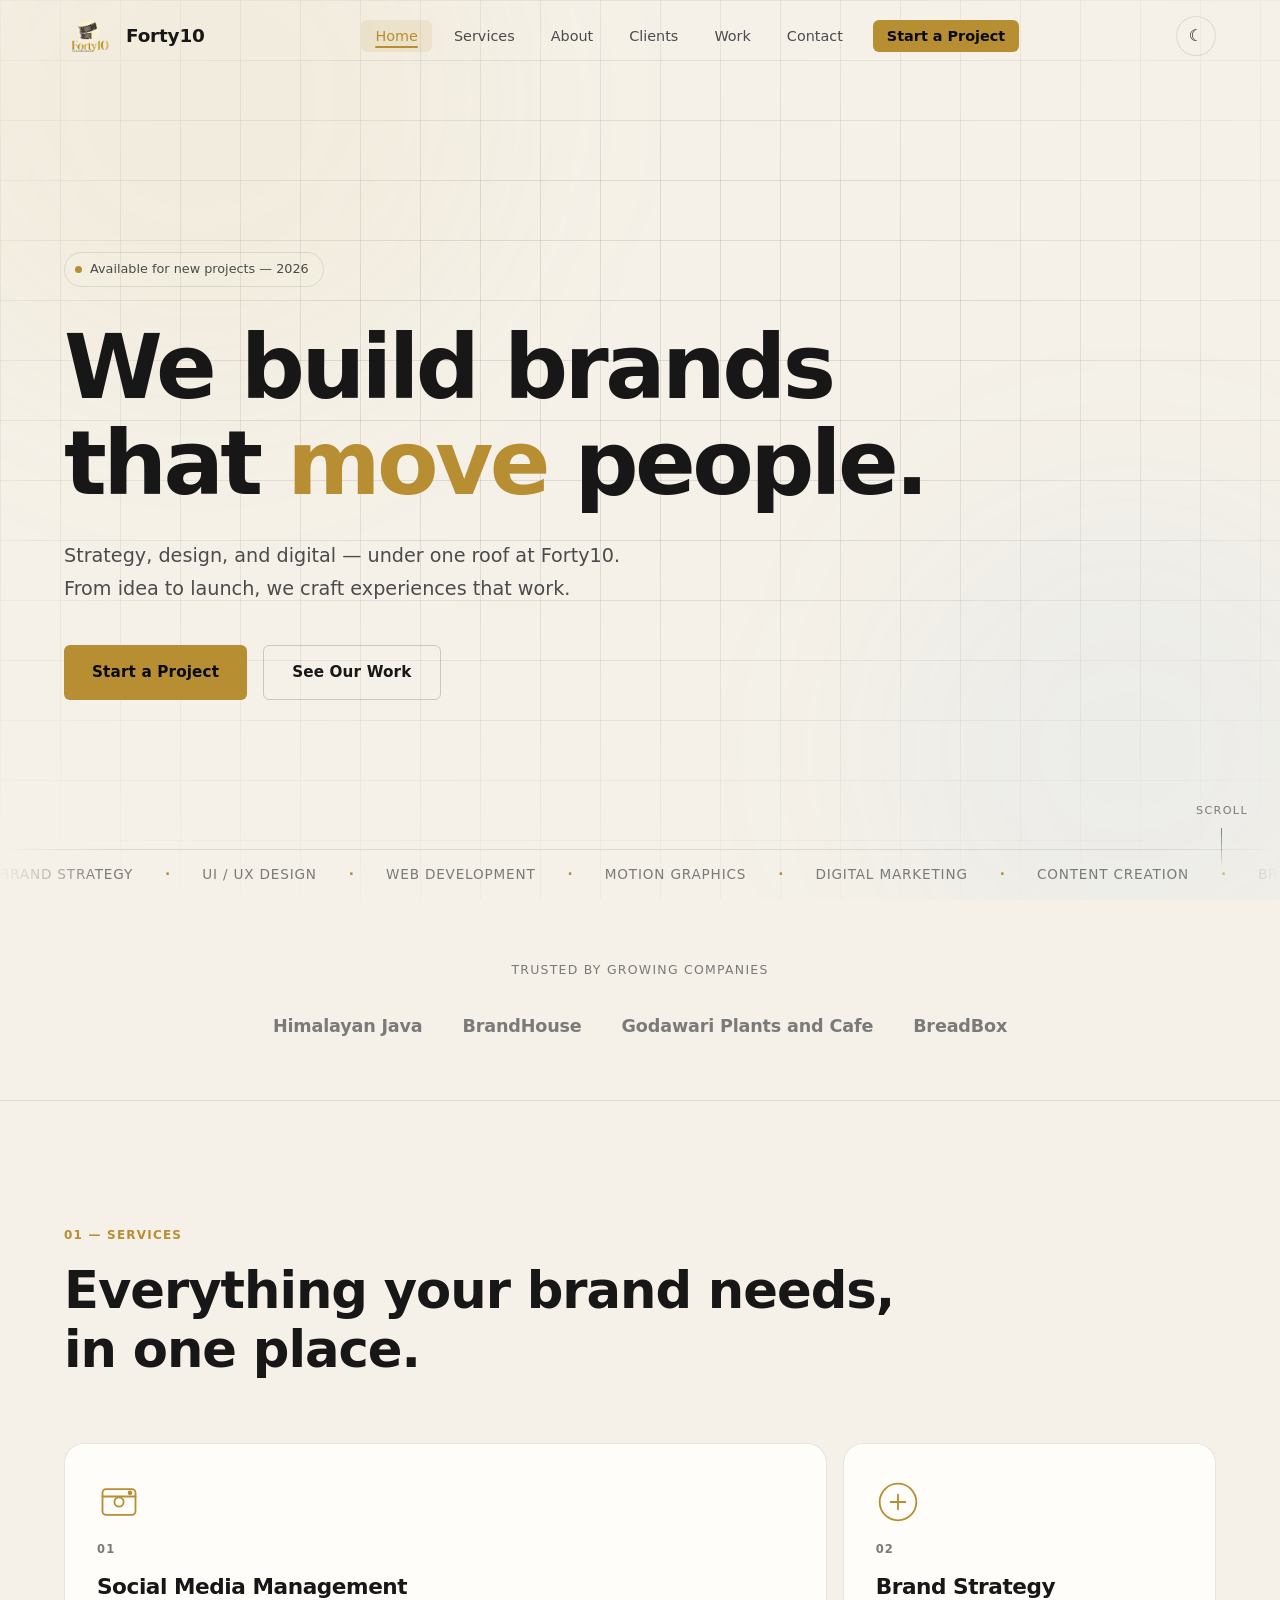
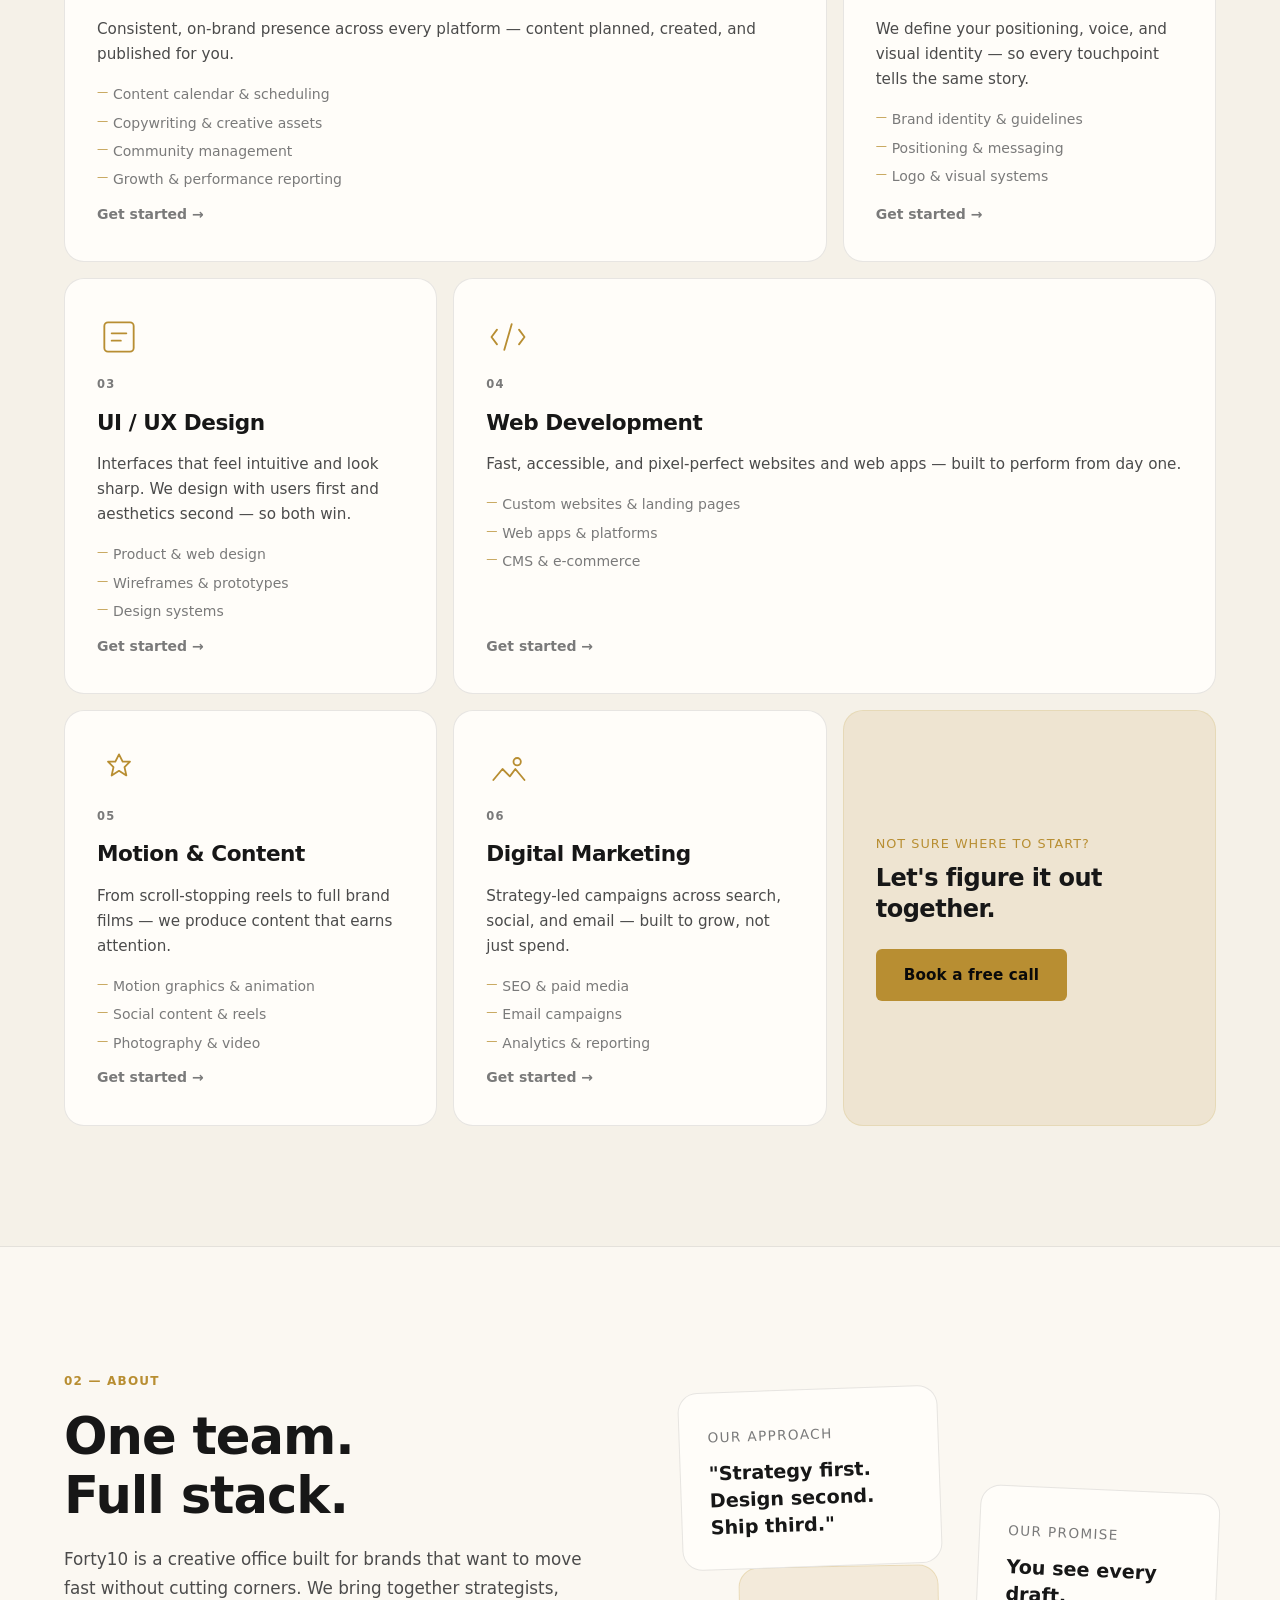
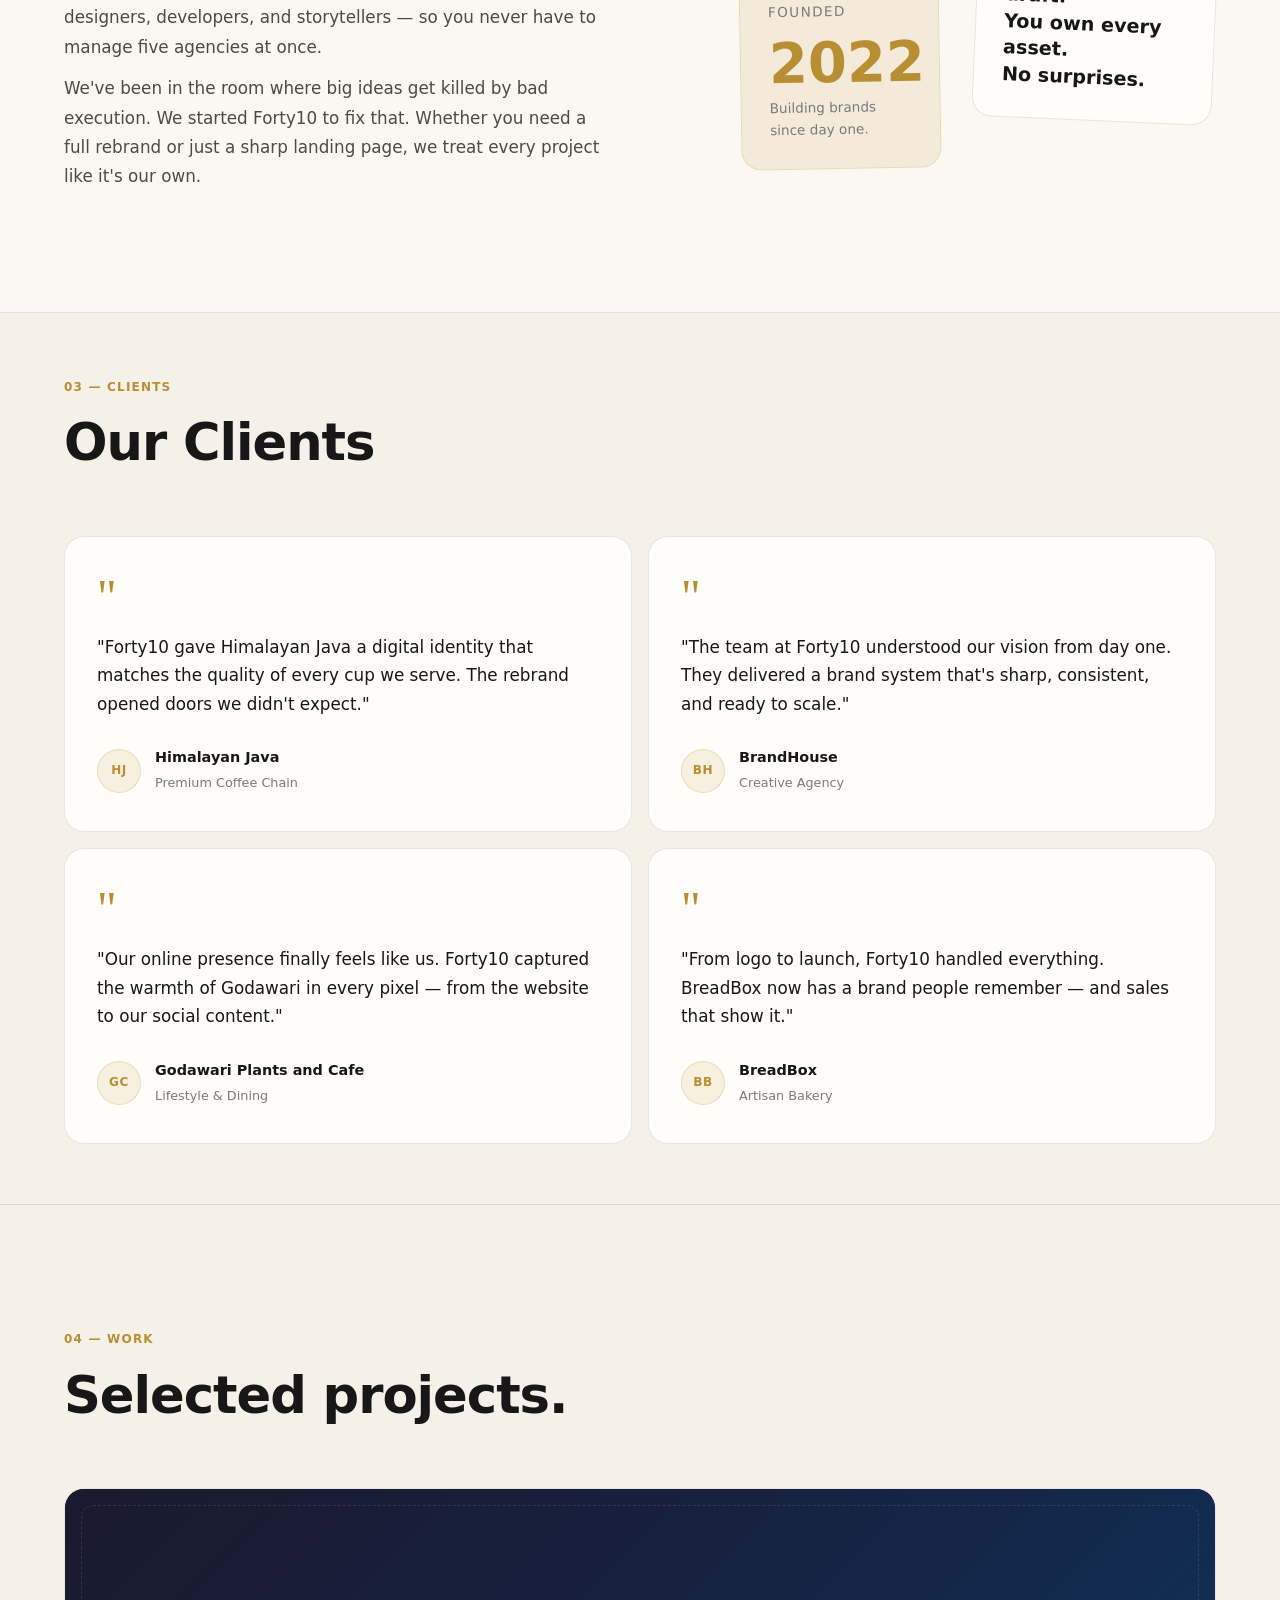
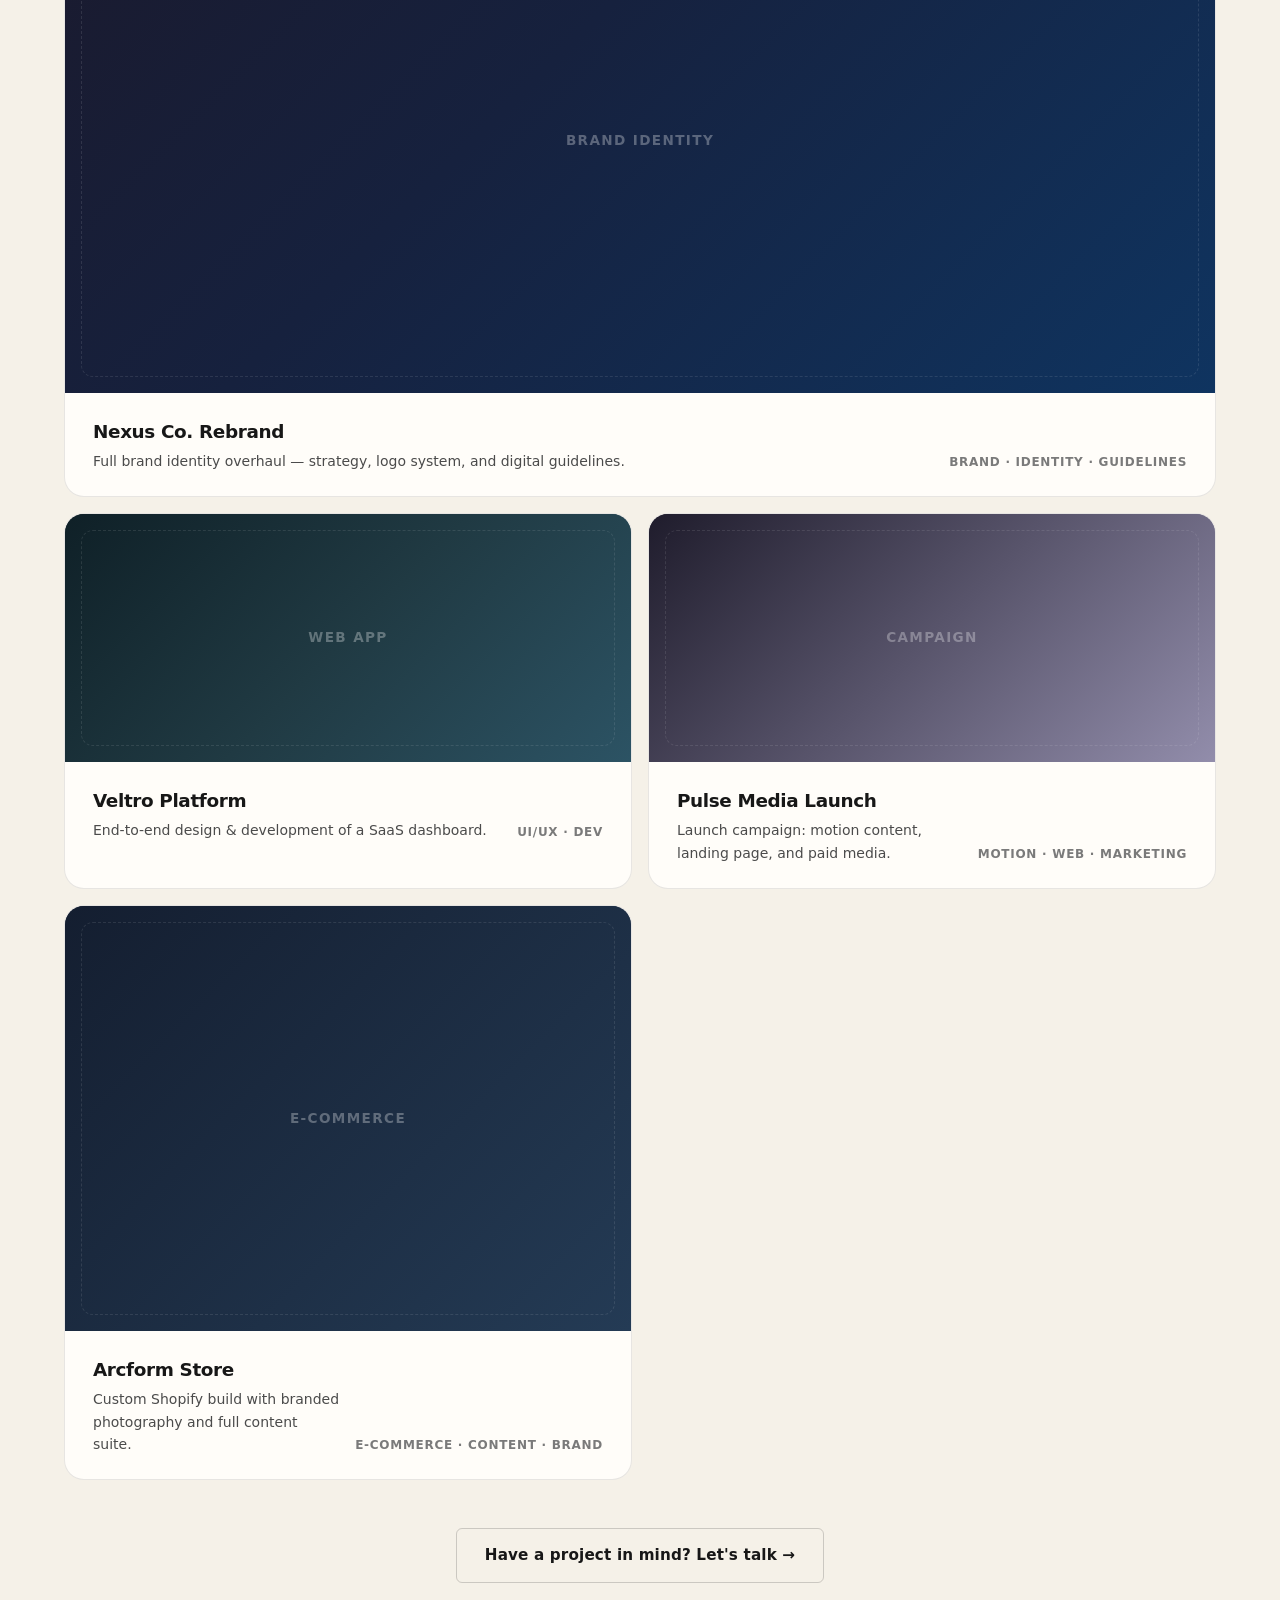
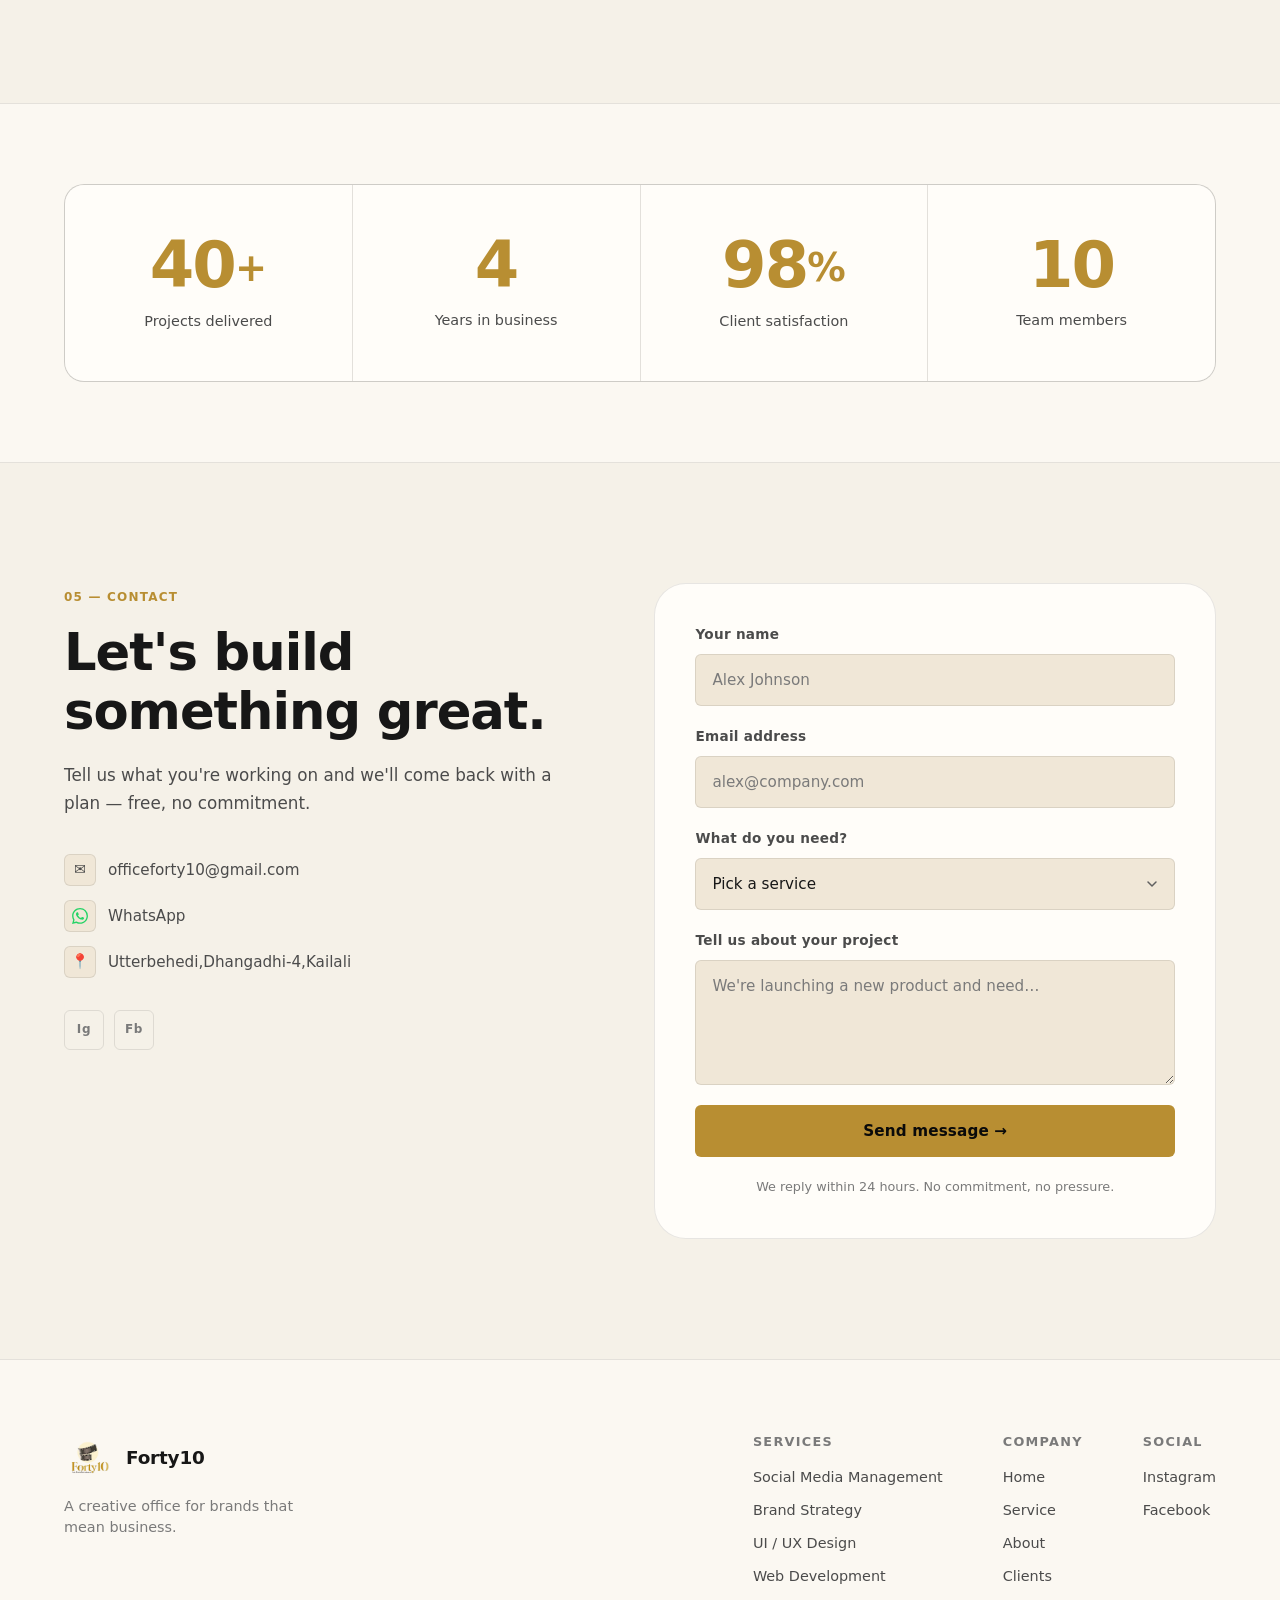
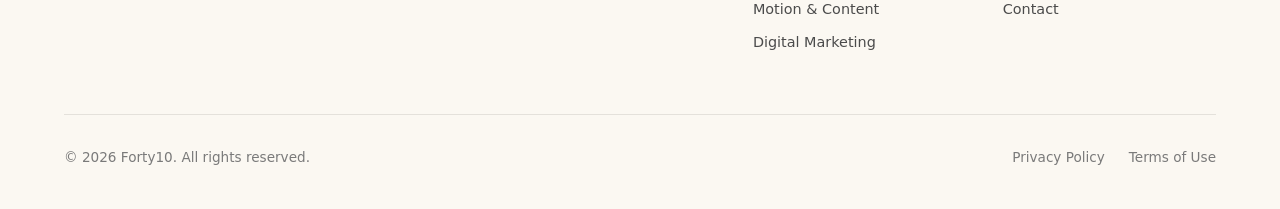
==== commit a264511d: "Updated website" ====
--- a/assets/index.html
+++ b/assets/index.html
@@ -38,11 +38,18 @@
         <li><a href="#contact" class="nav__link nav__link--cta">Start a Project</a></li>
       </ul>
 
-      <button class="nav__toggle" id="navToggle" aria-label="Toggle menu" aria-expanded="false">
-        <span></span>
-        <span></span>
-        <span></span>
-      </button>
+      <div class="nav__actions">
+        <button class="theme-toggle" id="themeToggle" type="button" aria-label="Toggle color theme">
+          <span class="theme-toggle__icon theme-toggle__icon--sun">☀</span>
+          <span class="theme-toggle__icon theme-toggle__icon--moon">☾</span>
+        </button>
+
+        <button class="nav__toggle" id="navToggle" aria-label="Toggle menu" aria-expanded="false">
+          <span></span>
+          <span></span>
+          <span></span>
+        </button>
+      </div>
     </div>
   </nav>
 
--- a/assets/css/styles.css
+++ b/assets/css/styles.css
@@ -40,6 +40,26 @@
   --ease-spring: cubic-bezier(0.34, 1.56, 0.64, 1);
 }
 
+body.theme-light {
+  --bg:          #f5f1e8;
+  --bg-2:        #fbf8f2;
+  --bg-3:        #f0e7d7;
+  --bg-card:     #fffdf9;
+  --border:      rgba(20,20,20,0.10);
+  --border-hover: rgba(20,20,20,0.18);
+
+  --text-primary:   #171717;
+  --text-secondary: #4b4b4b;
+  --text-muted:     #7a7a7a;
+
+  --accent:      #b88e32;
+  --accent-dim:  rgba(184,142,50,0.12);
+  --accent-glow: rgba(184,142,50,0.18);
+
+  --shadow-card: 0 10px 26px rgba(22, 18, 8, 0.12);
+  --shadow-glow: 0 0 60px rgba(184,142,50,0.12);
+}
+
 /* ---------- 2. Reset & Base ---------- */
 *, *::before, *::after { box-sizing: border-box; margin: 0; padding: 0; }
 
@@ -56,6 +76,7 @@
   line-height: 1.6;
   overflow-x: hidden;
   -webkit-font-smoothing: antialiased;
+  transition: background 0.35s var(--ease-out), color 0.35s var(--ease-out);
   animation: pageFadeIn 0.4s ease forwards;
 }
 
@@ -283,6 +304,43 @@
   background: #fff;
   color: #0a0a0a !important;
 }
+
+.nav__actions {
+  display: flex;
+  align-items: center;
+  gap: 10px;
+}
+
+.theme-toggle {
+  width: 40px;
+  height: 40px;
+  border-radius: 50%;
+  border: 1px solid var(--border);
+  background: rgba(255,255,255,0.02);
+  color: var(--text-primary);
+  display: grid;
+  place-items: center;
+  position: relative;
+  overflow: hidden;
+  transition: transform 0.3s var(--ease-out), border-color 0.3s, background 0.3s;
+}
+.theme-toggle:hover {
+  transform: translateY(-2px);
+  border-color: var(--accent);
+  background: var(--accent-dim);
+}
+
+.theme-toggle__icon {
+  position: absolute;
+  font-size: 1rem;
+  line-height: 1;
+  transition: opacity 0.25s ease, transform 0.25s ease;
+}
+.theme-toggle__icon--sun { opacity: 1; transform: rotate(0deg); }
+.theme-toggle__icon--moon { opacity: 0; transform: rotate(-30deg) scale(0.7); }
+
+body.theme-light .theme-toggle__icon--sun { opacity: 0; transform: rotate(30deg) scale(0.7); }
+body.theme-light .theme-toggle__icon--moon { opacity: 1; transform: rotate(0deg) scale(1); }
 
 .nav__toggle {
   display: none;
@@ -1337,25 +1395,40 @@
   .nav__links {
     position: fixed;
     top: var(--nav-h);
-    left: 0; right: 0;
+    left: 12px;
+    right: 12px;
     flex-direction: column;
-    background: rgba(10,10,10,0.97);
+    align-items: stretch;
+    background: rgba(17,17,17,0.97);
     backdrop-filter: blur(20px);
-    padding: 24px;
+    padding: 22px 18px 18px;
     gap: 4px;
-    border-bottom: 1px solid var(--border);
-    transform: translateY(-100%);
+    border: 1px solid var(--border);
+    border-radius: 20px;
+    box-shadow: var(--shadow-card);
+    transform: translateY(-18px) scale(0.98);
     opacity: 0;
     pointer-events: none;
-    transition: transform 0.3s var(--ease-out), opacity 0.3s;
+    transition: transform 0.26s var(--ease-out), opacity 0.26s ease;
     z-index: 999;
   }
+  body.theme-light .nav__links {
+    background: rgba(255,253,249,0.96);
+  }
   .nav__links.open {
-    transform: translateY(0);
+    transform: translateY(0) scale(1);
     opacity: 1;
     pointer-events: all;
   }
-  .nav__link { padding: 14px 16px; font-size: 1rem; }
+  .nav__link {
+    padding: 14px 16px;
+    font-size: 1rem;
+    border-radius: 12px;
+  }
+  .nav__link:hover,
+  .nav__link.active {
+    background: rgba(201,168,76,0.08);
+  }
   .nav__link--cta { text-align: center; margin-left: 0; margin-top: 8px; }
   .nav__toggle { display: flex; }
 
@@ -1379,6 +1452,76 @@
   /* Footer */
   .footer__nav { flex-wrap: wrap; gap: 24px; }
   .footer__bottom { flex-direction: column; gap: 16px; text-align: center; }
+}
+
+@media (max-width: 560px) {
+  .container { padding: 0 18px; }
+
+  .nav__actions {
+    gap: 8px;
+  }
+
+  .theme-toggle {
+    width: 36px;
+    height: 36px;
+  }
+
+  .hero {
+    min-height: auto;
+    padding-top: calc(var(--nav-h) + 40px);
+    padding-bottom: 56px;
+  }
+
+  .hero__badge {
+    max-width: 100%;
+    white-space: nowrap;
+    overflow: hidden;
+    text-overflow: ellipsis;
+    font-size: 0.72rem;
+  }
+
+  .hero__headline {
+    font-size: clamp(2.5rem, 16vw, 4rem);
+    margin-bottom: 20px;
+  }
+
+  .hero__sub {
+    font-size: 1rem;
+    margin-bottom: 26px;
+  }
+
+  .hero__actions { flex-direction: column; }
+  .hero__actions .btn { width: 100%; justify-content: center; }
+
+  .hero__scroll-hint { display: none; }
+
+  .clients { padding: 42px 0; }
+  .clients__logos { gap: 12px 18px; }
+  .client-name { font-size: 0.95rem; }
+
+  .section-header { margin-bottom: 40px; }
+  .section-title { font-size: clamp(2rem, 10vw, 2.8rem); }
+
+  .service-card,
+  .testi-card,
+  .contact-form {
+    padding-left: 20px;
+    padding-right: 20px;
+  }
+
+  .stats__grid { grid-template-columns: 1fr; }
+  .stat-item { padding: 28px 20px; }
+
+  .contact__detail-item {
+    align-items: flex-start;
+    line-height: 1.5;
+  }
+
+  .contact-form { padding-top: 28px; padding-bottom: 28px; }
+
+  .footer__nav { flex-direction: column; gap: 20px; }
+
+  .back-to-top { bottom: 20px; right: 20px; }
 }
 
 @media (max-width: 480px) {
